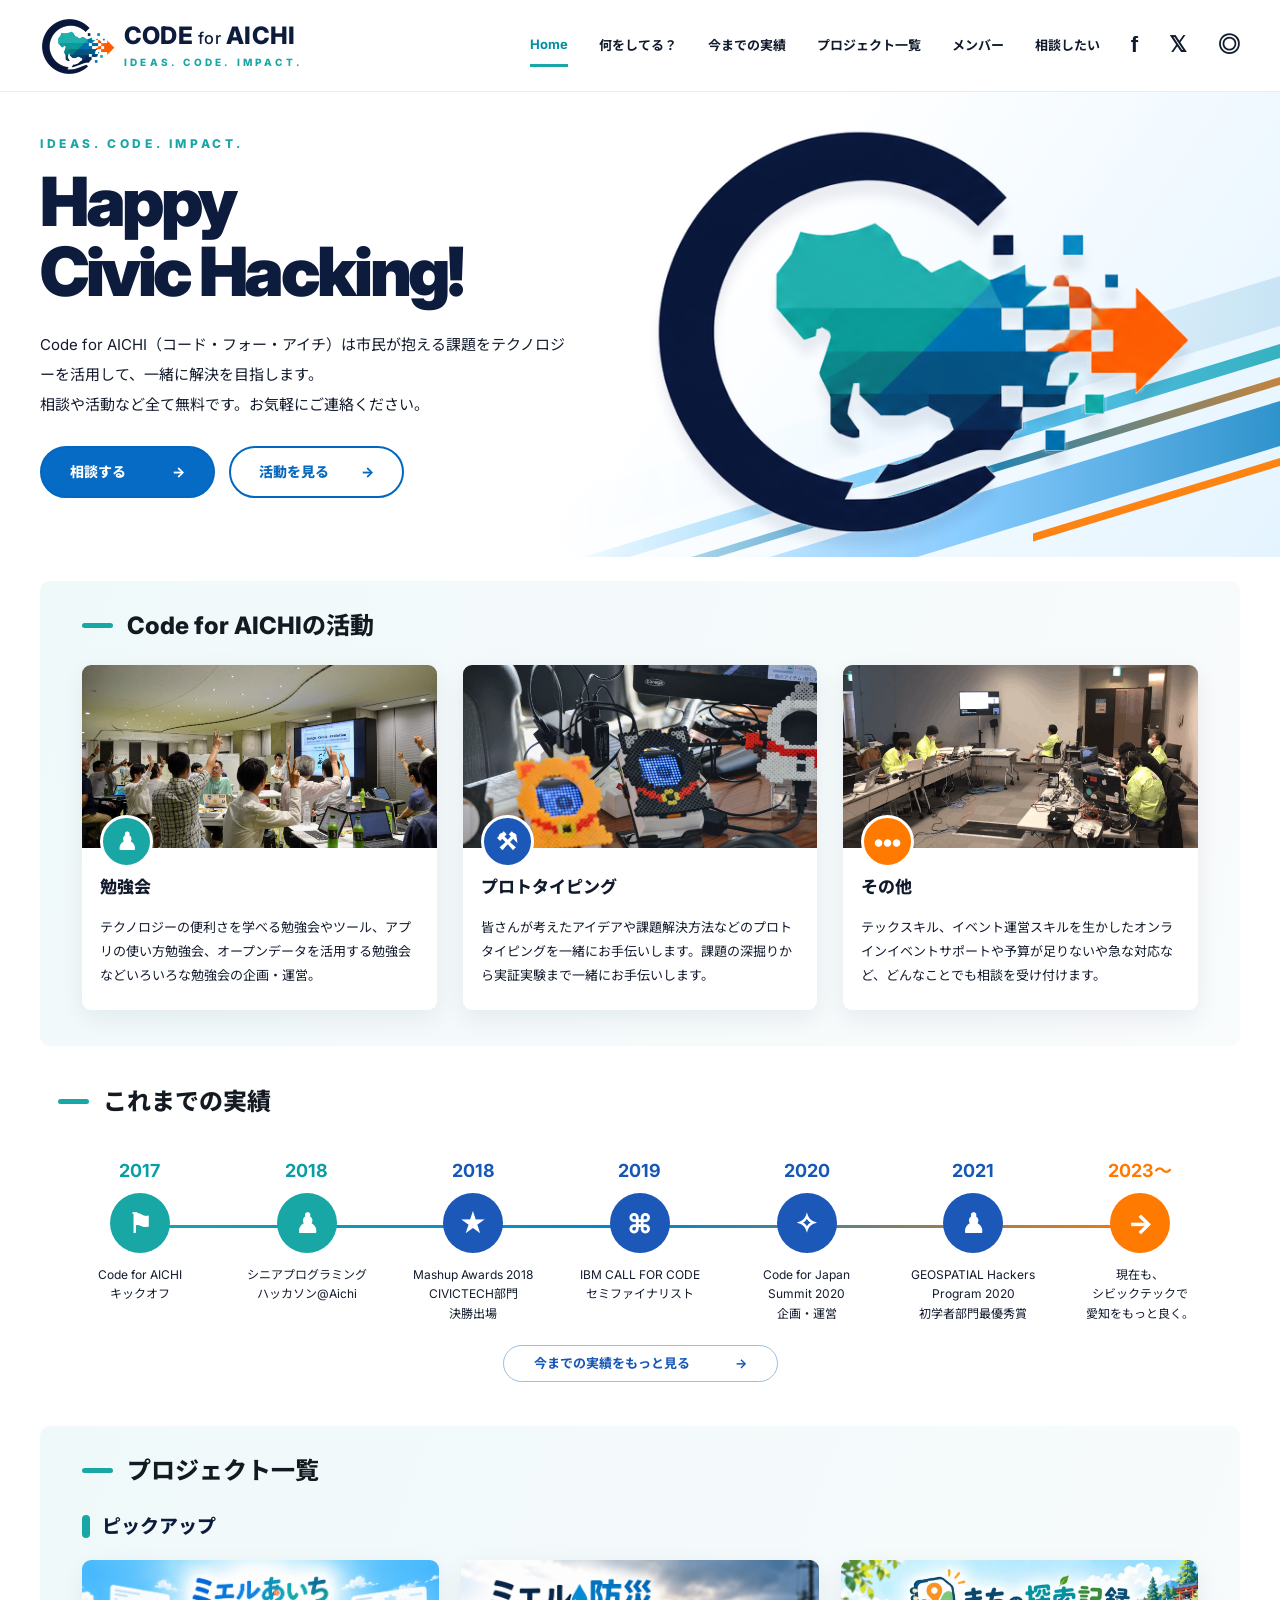
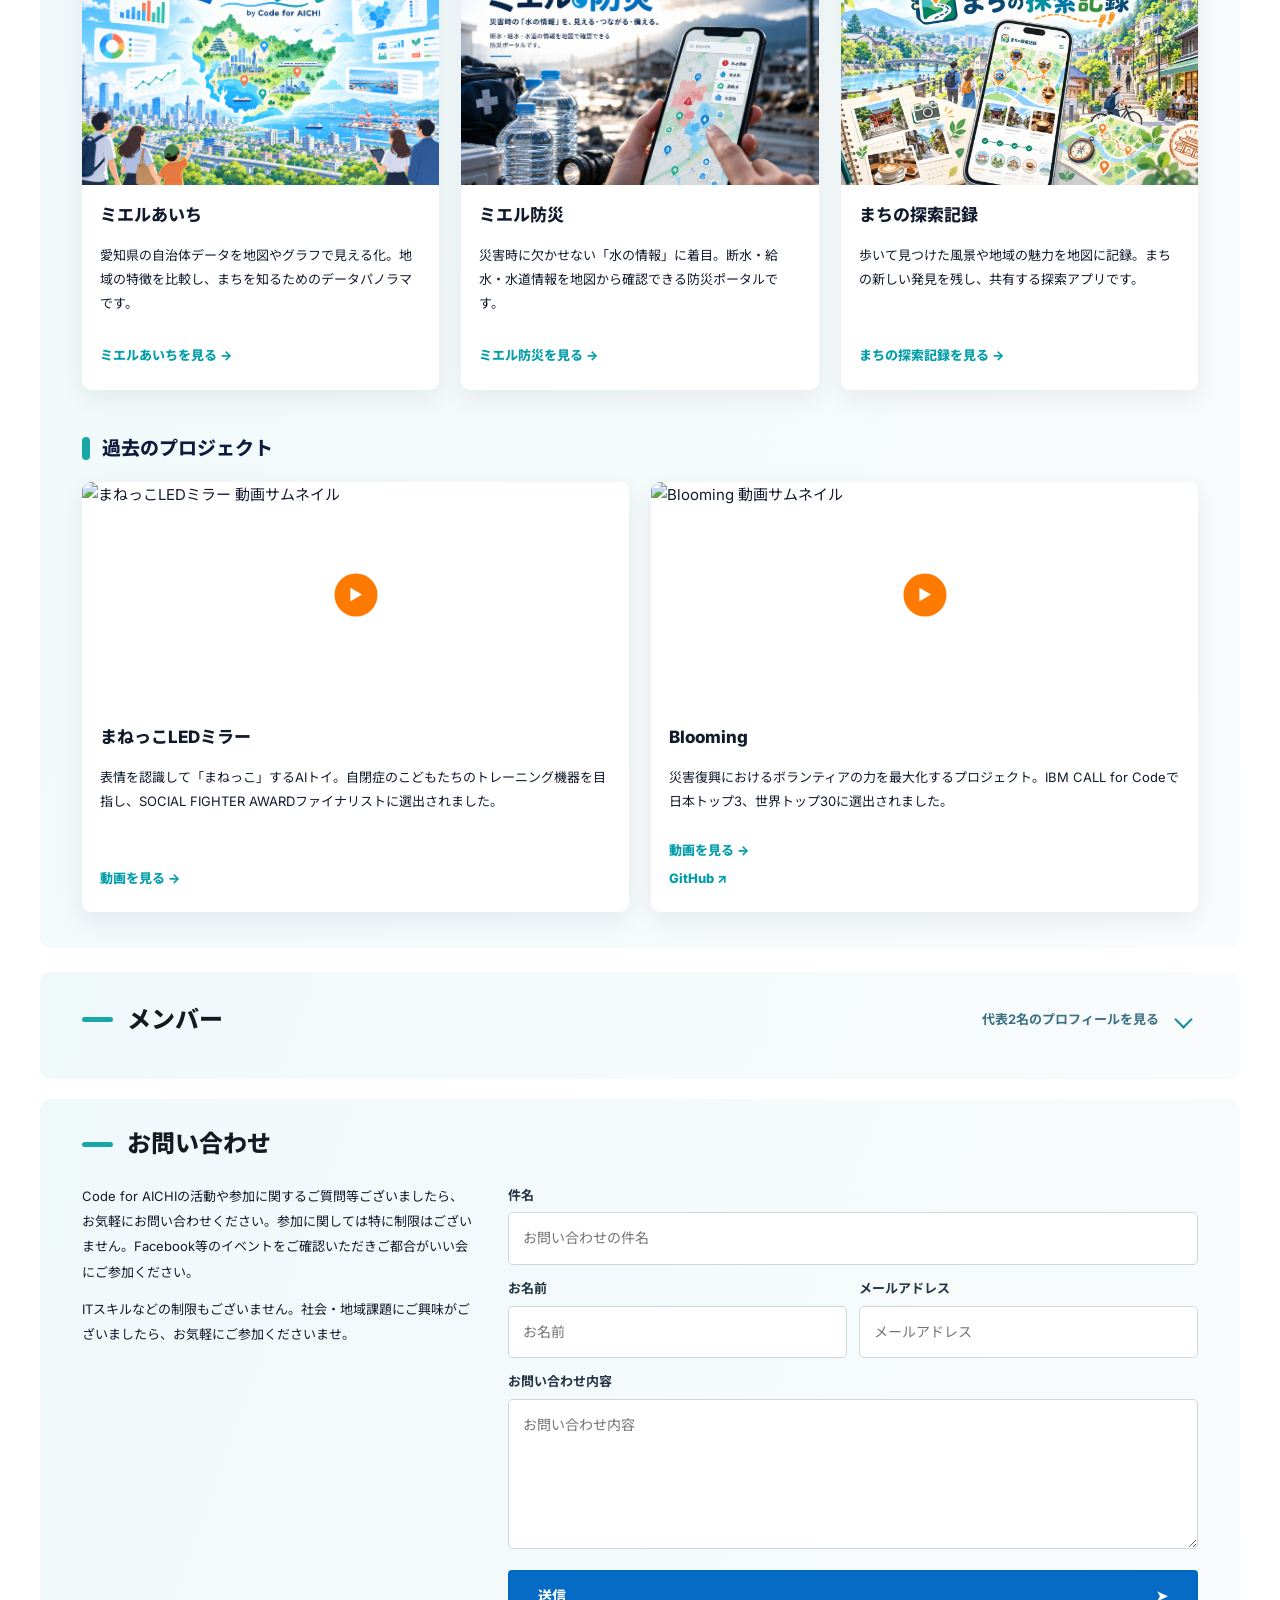
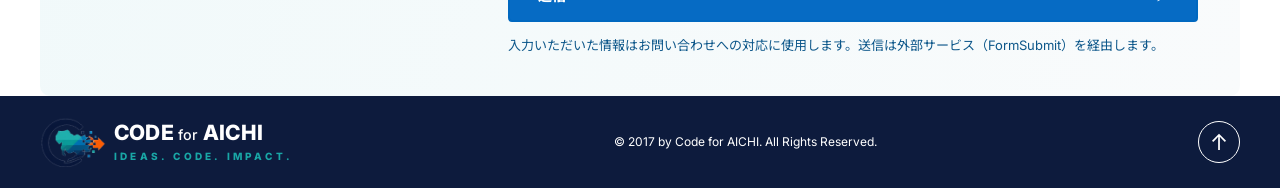
==== index.html @ c4d497dc "Add files via upload" ====
<!DOCTYPE html>
<html lang="ja"><head><meta charset="utf-8"/><meta content="width=device-width, initial-scale=1" name="viewport"/><meta content="Code for AICHI（コード・フォー・アイチ）は、愛知・名古屋を中心に市民とテクノロジーで地域課題に取り組むコミュニティ。ミエルあいち、ミエル防災、まちの探索記録などのプロジェクトを紹介します。" name="description"/><title>Code for AICHI | シビックテック・地域課題解決・オープンデータ</title><link href="style.css?v=20261027-member-center-v9" rel="stylesheet"/><link href="https://code4aichi.org/" rel="canonical"/><meta content="index,follow,max-image-preview:large" name="robots"/><meta content="website" property="og:type"/><meta content="ja_JP" property="og:locale"/><meta content="Code for AICHI" property="og:site_name"/><meta content="Code for AICHI | アイデアとテクノロジーで、まちをもっと良く。" property="og:title"/><meta content="愛知・名古屋のシビックテック活動と、ミエルあいち・ミエル防災・まちの探索記録などのプロジェクトをご紹介。" property="og:description"/><meta content="https://code4aichi.org/" property="og:url"/><meta content="https://code4aichi.org/assets/images/project-field-notes.webp" property="og:image"/><meta content="summary_large_image" name="twitter:card"/><meta content="Code for AICHI | シビックテック・地域課題解決" name="twitter:title"/><meta content="データの可視化、防災、まち歩き。市民とテクノロジーで地域課題の解決へ。" name="twitter:description"/><meta content="https://code4aichi.org/assets/images/project-field-notes.webp" name="twitter:image"/><script type="application/ld+json">{"@context":"https://schema.org","@graph":[{"@type":"Organization","@id":"https://code4aichi.org/#organization","name":"Code for AICHI","url":"https://code4aichi.org/","logo":"https://code4aichi.org/assets/images/shift-mark.png","sameAs":["https://www.facebook.com/code4aichi","https://twitter.com/codeforaichi","https://www.instagram.com/codeforaichi"]},{"@type":"WebSite","@id":"https://code4aichi.org/#website","name":"Code for AICHI","url":"https://code4aichi.org/","inLanguage":"ja","publisher":{"@id":"https://code4aichi.org/#organization"}},{"@type":"WebPage","@id":"https://code4aichi.org/#webpage","url":"https://code4aichi.org/","name":"Code for AICHI | シビックテック・地域課題解決・オープンデータ","isPartOf":{"@id":"https://code4aichi.org/#website"},"inLanguage":"ja"},{"@type":"ItemList","name":"Code for AICHI プロジェクト一覧","itemListElement":[{"@type":"ListItem","position":1,"name":"ミエルあいち","url":"https://code4aichi.org/atlas/"},{"@type":"ListItem","position":2,"name":"ミエル防災","url":"https://code4aichi.org/mieru-bosai/"},{"@type":"ListItem","position":3,"name":"まちの探索記録","url":"https://field-notes-map.code4aichi.workers.dev/"}]},{"@type":"Person","name":"嬉野 剛士","jobTitle":"代表","worksFor":{"@id":"https://code4aichi.org/#organization"},"image":"https://code4aichi.org/assets/images/member-ureshino-v9.webp"},{"@type":"Person","name":"晝田 浩一郎","jobTitle":"代表","worksFor":{"@id":"https://code4aichi.org/#organization"},"image":"https://code4aichi.org/assets/images/member-hiruta-v9.webp"}]}}</script><style id="member-layout-override">
#members{box-sizing:border-box;clear:both;overflow:visible}
#members .member-grid{display:grid!important;grid-template-columns:repeat(2,minmax(0,1fr))!important;gap:24px!important;align-items:stretch!important;width:100%!important}
#members .member-card{display:flex!important;flex-direction:column!important;min-width:0!important;max-width:100%!important;margin:0!important;border-radius:12px!important;background:#fff!important;overflow:hidden!important;box-shadow:0 8px 24px #10224712!important}
#members .member-photo{display:flex!important;align-items:center!important;justify-content:center!important;overflow:hidden!important;height:280px!important;min-height:280px!important;max-height:280px!important;flex:0 0 280px!important;width:100%!important;background:linear-gradient(125deg,#eff8fb,#daeaf8)!important}
#members .member-photo img{display:block!important;margin:0 auto!important;border:0!important;width:100%!important;height:100%!important;object-fit:cover!important;object-position:center center!important;padding:0!important}
#members .member-content{display:block!important;min-width:0!important;padding:22px 24px 27px!important;flex:1 1 auto!important}
#members .member-content h3{font-size:24px!important;line-height:1.4!important;color:#0d1b3d!important;margin:0 0 14px!important}
#members .member-content p{font-size:13px!important;line-height:1.9!important;overflow-wrap:anywhere!important;margin:0 0 12px!important}
#members .member-content p:last-child{margin-bottom:0!important}
#members .member-role{font-size:12px!important;color:#138399!important;font-weight:800!important}
@media(max-width:700px){#members .member-grid{grid-template-columns:minmax(0,1fr)!important;gap:18px!important}#members .member-photo{height:240px!important;min-height:240px!important;max-height:240px!important;flex-basis:240px!important}#members .member-content{padding:19px 18px 23px!important}}
</style></head><body>
<header class="site-header" id="top"><div class="container header-inner"><a aria-label="Code for AICHI トップ" class="brand" href="#top"><img alt="" src="assets/images/shift-mark.png"/><span><strong>CODE <small>for</small> AICHI</strong><em>IDEAS. CODE. IMPACT.</em></span></a><button aria-controls="nav" aria-expanded="false" aria-label="メニューを開く" class="menu-toggle">☰</button><nav class="nav" id="nav"><a class="active" href="#top">Home</a><a href="#activities">何をしてる？</a><a href="#history">今までの実績</a><a href="#projects">プロジェクト一覧</a><a href="#members">メンバー</a><a href="#contact">相談したい</a><a aria-label="Facebook" class="social" href="https://www.facebook.com/code4aichi" rel="noopener" target="_blank">f</a><a aria-label="X" class="social" href="https://twitter.com/codeforaichi" rel="noopener" target="_blank">𝕏</a><a aria-label="Instagram" class="social" href="https://www.instagram.com/codeforaichi" rel="noopener" target="_blank">◎</a></nav></div></header>
<main><section class="hero"><div class="container hero-inner"><div class="hero-copy"><p class="eyebrow">IDEAS. CODE. IMPACT.</p><h1>Happy<br/>Civic Hacking!</h1><p class="intro">Code for AICHI（コード・フォー・アイチ）は市民が抱える課題をテクノロジーを活用して、一緒に解決を目指します。<br/>相談や活動など全て無料です。お気軽にご連絡ください。</p><div class="hero-actions"><a class="button button-primary" href="#contact">相談する <span>→</span></a><a class="button button-outline" href="#activities">活動を見る <span>→</span></a></div></div><div class="hero-visual"><div class="hero-mark"><img alt="Code for AICHI SHIFT ロゴ" src="assets/images/shift-mark.png"/></div></div></div><div aria-hidden="true" class="hero-stream"><i></i><i></i><i></i><i></i><i></i></div></section>
<section class="container panel" id="activities"><h2 class="section-heading">Code for AICHIの活動</h2><div class="cards activities"><article class="card"><div class="card-image"><img alt="勉強会の様子" loading="lazy" src="assets/images/dsc-657-696x461.jpg"/><span class="round-badge teal">♟</span></div><div class="card-content"><h3>勉強会</h3><p>テクノロジーの便利さを学べる勉強会やツール、アプリの使い方勉強会、オープンデータを活用する勉強会などいろいろな勉強会の企画・運営。</p></div></article><article class="card"><div class="card-image"><img alt="プロトタイピングの様子" loading="lazy" src="assets/images/dsc-2-696x461.jpg"/><span class="round-badge blue">⚒</span></div><div class="card-content"><h3>プロトタイピング</h3><p>皆さんが考えたアイデアや課題解決方法などのプロトタイピングを一緒にお手伝いします。課題の深掘りから実証実験まで一緒にお手伝いします。</p></div></article><article class="card"><div class="card-image"><img alt="イベント運営の様子" loading="lazy" src="assets/images/-2022-04-18-9.27.54-696x439.png"/><span class="round-badge orange">•••</span></div><div class="card-content"><h3>その他</h3><p>テックスキル、イベント運営スキルを生かしたオンラインイベントサポートや予算が足りないや急な対応など、どんなことでも相談を受け付けます。</p></div></article></div></section>
<section class="container history" id="history"><h2 class="section-heading">これまでの実績</h2><div class="timeline"><div class="milestone"><b>2017</b><span class="milestone-icon teal">⚑</span><p>Code for AICHI<br/>キックオフ</p></div><div class="milestone"><b>2018</b><span class="milestone-icon teal">♟</span><p>シニアプログラミング<br/>ハッカソン@Aichi</p></div><div class="milestone"><b>2018</b><span class="milestone-icon blue">★</span><p>Mashup Awards 2018<br/>CIVICTECH部門<br/>決勝出場</p></div><div class="milestone"><b>2019</b><span class="milestone-icon blue">⌘</span><p>IBM CALL FOR CODE<br/>セミファイナリスト</p></div><div class="milestone"><b>2020</b><span class="milestone-icon blue">✧</span><p>Code for Japan<br/>Summit 2020<br/>企画・運営</p></div><div class="milestone"><b>2021</b><span class="milestone-icon blue">♟</span><p>GEOSPATIAL Hackers<br/>Program 2020<br/>初学者部門最優秀賞</p></div><div class="milestone"><b>2023〜</b><span class="milestone-icon orange">→</span><p>現在も、<br/>シビックテックで<br/>愛知をもっと良く。</p></div></div><details class="history-details"><summary>今までの実績をもっと見る <span>→</span></summary><ul class="history-list"><li>2017.12.15　Code for AICHI キックオフ</li>
<li>2018.01.19　CFXブリゲードミートアップin東海</li>
<li>2018.03.03　IODD/国際オープンデータデイ</li>
<li>2018.03.23　ResasとR言語で学ぶ統計データ入門</li>
<li>2018.04.13　Code for Nagoya合同定例会</li>
<li>2018.07.29　シニアプログラミングハッカソン@Aichi</li>
<li>2018.09.17　SOCIAL FIGHTER AWARDファイナル出場</li>
<li>2018.09.22　Code for Japan Summit 2018 出展</li>
<li>2018.10.13　アイデアソン for チャレンジド</li>
<li>2018.11.23　Mashup Awards 2018 CIVICTECH部門決勝出場</li>
<li>2018.12.01　Ogaki Mini Maker Faire 2018 出展</li>
<li>2018.12.02　GUGEN 出展</li>
<li>2018.12.08　LODチャレンジ　データセット部門優秀賞</li>
<li>2018.12.15　地方創生☆政策アイデアコンテスト　優秀賞受賞</li>
<li>2019.02.04　東海テレビ✕Code for 視聴データアイデアソン</li>
<li>2019.03.02　IODD/国際オープンデータデイ</li>
<li>2019.09.03　IBM CALL FOR CODE セミファイナリスト</li>
<li>2019.10.10　日経TECH登壇</li>
<li>2020.03.14　アーバンデータチャレンジ 銅賞</li>
<li>2020.10.01　トヨタグループQCサークル事例発表大会オンライン配信サポート</li>
<li>2020.10.17　Code for Japan Summit 2020 企画・運営</li>
<li>2020.11.13　日本女性会議2020 あいち刈谷オンライン配信サポート</li>
<li>2021.02.15　GEOSPATIAL Hackers Program 2020 西日本エリア 初学者部門 1位</li>
<li>2021.03.12 　GEOSPATIAL Hackers Program 2020 DemoDay（最終報告会）初学者部門 最優秀賞</li>
<li>2022.01.30　名古屋市瑞穂区役所ハイブリッド配信サポート</li>
<li>2022.04.24　第1回CAREER EXPOボランティアサポート</li>
<li>2023.01.14　名古屋市瑞穂区役所ハイブリッド配信サポート</li>
<li>2023.03.05　第2回CAREER EXPOボランティアサポート</li>
<li>2023.11.03　四日市市データ×アイデアソン開催</li>
<li>2026.05.09　運動型デイサービスを知ろう！　超高齢社会の「リアル」に触れる視察ツアー開催</li>
<li>2026.08.29　THINKナゴヤ OPEN MEETING Vol.1「10年後の名古屋を一緒に考えよう」サポート</li></ul></details></section>
<section class="container panel projects" id="projects">
<h2 class="section-heading">プロジェクト一覧</h2>
<div class="project-group"><h3 class="project-group-title">ピックアップ</h3><div class="cards project-cards pickup-grid"><article class="card project"><a aria-label="ミエルあいちを見る" class="card-image project-image" href="atlas/"><img alt="愛知県の市町村データを地図やグラフでわかりやすく可視化する「ミエルあいち」" decoding="async" loading="lazy" src="assets/images/project-mieru-aichi.png"/></a><div class="card-content"><h3>ミエルあいち</h3><p>愛知県の自治体データを地図やグラフで見える化。地域の特徴を比較し、まちを知るためのデータパノラマです。</p><a href="atlas/">ミエルあいちを見る →</a></div></article><article class="card project"><a aria-label="ミエル防災を見る" class="card-image project-image" href="https://code4aichi.org/mieru-bosai/" rel="noopener noreferrer" target="_blank"><img alt="ミエル防災 災害時の水・断水・給水に関する情報ポータル" decoding="async" loading="lazy" src="assets/images/project-mieru-bosai.png"/></a><div class="card-content"><h3>ミエル防災</h3><p>災害時に欠かせない「水の情報」に着目。断水・給水・水道情報を地図から確認できる防災ポータルです。</p><a href="https://code4aichi.org/mieru-bosai/" rel="noopener noreferrer" target="_blank">ミエル防災を見る →</a></div></article><article class="card project"><a aria-label="まちの探索記録を見る" class="card-image project-image" href="https://field-notes-map.code4aichi.workers.dev/" rel="noopener noreferrer" target="_blank"><img alt="まちの探索記録 まち歩きと発見を地図に記録するアプリ" decoding="async" loading="lazy" src="assets/images/project-field-notes.webp"/></a><div class="card-content"><h3>まちの探索記録</h3><p>歩いて見つけた風景や地域の魅力を地図に記録。まちの新しい発見を残し、共有する探索アプリです。</p><a href="https://field-notes-map.code4aichi.workers.dev/" rel="noopener noreferrer" target="_blank">まちの探索記録を見る →</a></div></article></div></div><div class="project-group"><h3 class="project-group-title">過去のプロジェクト</h3><div class="cards project-cards archive-grid"><article class="card project"><a aria-label="動画を見る" class="card-image video-thumbnail" href="https://www.youtube.com/watch?v=rl6p8J8VfkA" rel="noopener noreferrer" target="_blank"><img alt="まねっこLEDミラー 動画サムネイル" decoding="async" loading="lazy" src="https://img.youtube.com/vi/rl6p8J8VfkA/hqdefault.jpg"/><span aria-hidden="true" class="play">▶</span></a><div class="card-content"><h3>まねっこLEDミラー</h3><p>表情を認識して「まねっこ」するAIトイ。自閉症のこどもたちのトレーニング機器を目指し、SOCIAL FIGHTER AWARDファイナリストに選出されました。</p><a href="https://www.youtube.com/watch?v=rl6p8J8VfkA" rel="noopener noreferrer" target="_blank">動画を見る →</a></div></article><article class="card project"><a aria-label="動画を見る" class="card-image video-thumbnail" href="https://www.youtube.com/watch?v=uvUb-sqB35Y" rel="noopener noreferrer" target="_blank"><img alt="Blooming 動画サムネイル" decoding="async" loading="lazy" src="https://img.youtube.com/vi/uvUb-sqB35Y/hqdefault.jpg"/><span aria-hidden="true" class="play">▶</span></a><div class="card-content"><h3>Blooming</h3><p>災害復興におけるボランティアの力を最大化するプロジェクト。IBM CALL for Codeで日本トップ3、世界トップ30に選出されました。</p><a href="https://www.youtube.com/watch?v=uvUb-sqB35Y" rel="noopener noreferrer" target="_blank">動画を見る →</a><a href="https://github.com/Miura55/c4c_mainapp" rel="noopener noreferrer" target="_blank">GitHub ↗</a></div></article></div></div></section>
<section class="container panel members" id="members"><details class="members-disclosure"><summary class="members-toggle"><span class="section-heading">メンバー</span><span class="members-toggle-note">代表2名のプロフィールを見る</span><span class="members-chevron" aria-hidden="true"></span></summary><div class="member-grid"><article class="member-card"><div class="member-photo member-photo-ureshino"><img alt="Code for AICHI 代表 嬉野 剛士" loading="lazy" src="assets/images/member-ureshino-v9.webp"/></div><div class="member-content"><p class="member-role">代表</p><h3>嬉野 剛士</h3><p>デザイン学校卒業後、飲食店運営、機械エンジニア、基幹システム開発など、多様な業界・職種を経験。2017年にCode for AICHIを立ち上げる。</p><p>現在は、これまでに培った幅広い経験と、エンジニアリング・デザインのスキルを活かし、各種プログラムの企画・運営ディレクションをはじめ、オンライン配信、映像制作、Webアプリ開発など、多岐にわたる分野で活動している。</p></div></article><article class="member-card"><div class="member-photo member-photo-hiruta"><img alt="Code for AICHI 代表 晝田 浩一郎" loading="lazy" src="assets/images/member-hiruta-v9.webp"/></div><div class="member-content"><p class="member-role">代表</p><h3>晝田 浩一郎</h3><p>複雑化する社会課題解決を目指し、自治体と企業との連携を促進している元スーパー公務員。2020年4月から「善き前例をともにつくる」を標榜する株式会社官民連携事業研究所にて活躍している。</p><p>岡崎市役所勤務時に、プライベートで2016年から商店街の空き店舗を借り「ここdeやるZone」（略称：ここやる）、サードプレイスコミュニティを創出。2017年にCode for AICHI、「シビックテック」を広める活動を開始。【人と人、人と地域をつなげる活動】をとおして仕事でも、プライベートでも枠を超えたつながりで地域活性化に取り組んでいる。</p></div></article></div></details></section>
<section class="container panel contact" id="contact"><h2 class="section-heading">お問い合わせ</h2><div class="contact-grid"><div class="contact-info"><p>Code for AICHIの活動や参加に関するご質問等ございましたら、お気軽にお問い合わせください。参加に関しては特に制限はございません。Facebook等のイベントをご確認いただきご都合がいい会にご参加ください。</p><p>ITスキルなどの制限もございません。社会・地域課題にご興味がございましたら、お気軽にご参加くださいませ。</p></div><form accept-charset="UTF-8" action="https://formsubmit.co/code4aichi@gmail.com" class="contact-form" id="contactForm" method="POST"><input name="_template" type="hidden" value="table"/><input aria-hidden="true" autocomplete="off" class="spam-trap" hidden="" name="_honey" tabindex="-1" type="text"/><label class="subject-field"><span>件名</span><input maxlength="120" name="_subject" placeholder="お問い合わせの件名" required="" type="text"/></label><div class="form-row"><label><span>お名前</span><input name="name" placeholder="お名前" required="" type="text"/></label><label><span>メールアドレス</span><input name="email" placeholder="メールアドレス" required="" type="email"/></label></div><label><span>お問い合わせ内容</span><textarea name="message" placeholder="お問い合わせ内容" required="" rows="5"></textarea></label><button class="button button-primary" type="submit">送信 <span>➤</span></button><p aria-atomic="true" aria-live="polite" class="form-status" hidden="" id="formStatus" role="status"></p><p class="form-notice">入力いただいた情報はお問い合わせへの対応に使用します。送信は外部サービス（FormSubmit）を経由します。</p></form></div></section></main>
<footer class="footer"><div class="container footer-inner"><a class="brand" href="#top"><img alt="" src="assets/images/shift-mark.png"/><span><strong>CODE <small>for</small> AICHI</strong><em>IDEAS. CODE. IMPACT.</em></span></a><small>© 2017 by Code for AICHI. All Rights Reserved.</small><a aria-label="ページ先頭へ" class="back-top" href="#top">↑</a></div></footer><script src="main.js"></script></body></html>
---- style.css ----
@import url('https://fonts.googleapis.com/css2?family=Inter:wght@400;500;600;700;800;900&family=Noto+Sans+JP:wght@400;500;600;700;800&display=swap');:root{--navy:#0d1b3d;--teal:#19a7a6;--blue:#0077b6;--orange:#ff7a00;--pale:#eef8fa;--shadow:0 8px 24px #10224712}*{box-sizing:border-box}html{scroll-behavior:smooth;scroll-padding-top:92px}body{margin:0;color:#121b2d;font-family:Inter,'Noto Sans JP',sans-serif;font-size:15px;line-height:1.75;background:#fff}a{color:inherit;text-decoration:none}button,input,textarea{font:inherit}button,a{ -webkit-tap-highlight-color:transparent}.container{width:min(1200px,calc(100% - 76px));margin-inline:auto}.site-header{height:92px;border-bottom:1px solid #e5edf2;background:#ffffffed;position:sticky;top:0;z-index:10;backdrop-filter:blur(14px)}.header-inner,.footer-inner{display:flex;align-items:center;justify-content:space-between;height:100%;gap:24px}.brand{display:flex;align-items:center;gap:8px;color:var(--navy);flex-shrink:0}.brand>img{width:76px;height:64px;object-fit:contain}.brand span{display:grid;line-height:1.1;gap:7px}.brand strong{font-size:24px;font-weight:800;letter-spacing:.01em;white-space:nowrap}.brand strong small{font-weight:500;font-size:.68em}.brand em{font-size:10px;color:var(--teal);font-style:normal;letter-spacing:.32em;font-weight:800;white-space:nowrap}.nav{display:flex;align-items:center;gap:31px}.nav a{font-size:13px;font-weight:700;padding:9px 0;white-space:nowrap}.nav a:hover,.nav a.active{color:#008fa5}.nav a.active{border-bottom:3px solid var(--teal)}.nav .social{font-family:Arial,sans-serif;font-size:22px;font-weight:800}.menu-toggle{display:none}.hero{position:relative;overflow:hidden;min-height:465px;background:linear-gradient(125deg,#fff 0%,#fff 53%,#e4f4ff 100%)}.hero-inner{min-height:465px;display:grid;grid-template-columns:47% 53%;align-items:center;position:relative;z-index:1}.hero-copy{padding:26px 0 56px}.eyebrow{color:var(--teal);font-weight:800;font-size:12px;letter-spacing:.3em}.hero h1{color:var(--navy);font-weight:900;font-size:clamp(48px,5.3vw,78px);line-height:1.04;letter-spacing:-.05em;margin:9px 0 23px}.intro{font-size:15px;line-height:2;max-width:535px}.hero-actions{display:flex;gap:14px;margin-top:26px}.button{border:2px solid #0068c0;border-radius:50px;font-weight:800;padding:12px 28px;min-width:175px;display:inline-flex;justify-content:space-between;gap:30px;align-items:center;cursor:pointer;font-size:14px;transition:transform .2s,box-shadow .2s}.button:hover{transform:translateY(-2px);box-shadow:0 7px 18px #0077b633}.button-primary{background:#066bc4;color:white}.button-outline{background:white;color:#0868bd}.hero-visual{display:grid;place-items:center;min-height:430px;position:relative}.hero-mark{width:min(100%,560px);filter:drop-shadow(0 14px 5px #0d1b3d14)}.hero-mark img{display:block;width:100%}.hero-stream{position:absolute;right:-8%;bottom:-25px;width:65%;height:210px;transform:skewY(-17deg);pointer-events:none;opacity:.92}.hero-stream i{position:absolute;right:0;width:100%;height:16px;background:linear-gradient(90deg,#fff0,#d1edff,#0077b6)}.hero-stream i:nth-child(1){top:0;height:50px;opacity:.2}.hero-stream i:nth-child(2){top:68px;height:14px;background:linear-gradient(90deg,#fff0,#54bdf8,#19a7a6)}.hero-stream i:nth-child(3){top:101px;height:8px;background:linear-gradient(90deg,#fff0,#047db9,#ff7a00)}.hero-stream i:nth-child(4){top:125px;height:45px;background:linear-gradient(90deg,#fff0,#80c8ff,#0077b6)}.hero-stream i:nth-child(5){top:182px;height:8px;background:#ff7a00;width:42%}.panel{background:linear-gradient(110deg,#f0f9fa 0%,#f9fbfc 100%);border-radius:10px;padding:29px 42px 36px;margin-top:24px}.section-heading{font-size:24px;line-height:1.3;color:#141a21;margin:0 0 24px;display:flex;align-items:center;gap:14px;font-weight:800}.section-heading:before{content:'';width:31px;height:5px;background:var(--teal);border-radius:4px;flex-shrink:0}.cards{display:grid;grid-template-columns:repeat(3,minmax(0,1fr));gap:26px}.card{overflow:hidden;border-radius:9px;background:white;box-shadow:var(--shadow);transition:transform .2s}.card:hover{transform:translateY(-4px)}.card-image{height:183px;position:relative}.card-image img{width:100%;height:100%;object-fit:cover;display:block}.round-badge{position:absolute;bottom:-20px;left:18px;width:53px;height:53px;border-radius:50%;border:3px solid white;display:grid;place-items:center;color:white;font-size:24px;font-weight:900}.teal{background:var(--teal)}.blue{background:#1b58b8}.orange{background:var(--orange)}.card-content{padding:25px 18px 23px}.card-content h3{font-size:17px;margin:0 0 12px;font-weight:800}.card-content p{font-size:13px;line-height:1.85;margin:0}.history{padding:40px 18px 31px}.timeline{display:grid;grid-template-columns:repeat(7,1fr);position:relative;gap:3px;margin:38px 0 22px}.timeline:before{content:'';position:absolute;top:70px;left:5%;right:5%;height:3px;background:linear-gradient(90deg,#19a7a6,#0086d0,#ff7a00)}.milestone{text-align:center;position:relative}.milestone b{display:block;font-size:18px;color:#079fa5;height:38px}.milestone:nth-child(n+3) b{color:#1557b7}.milestone:last-child b{color:var(--orange)}.milestone-icon{position:relative;display:grid;place-items:center;color:white;margin:0 auto 12px;width:60px;height:60px;border-radius:50%;font-size:27px;font-weight:800}.milestone p{font-size:12px;line-height:1.6;margin:0 auto;max-width:165px}.history-details{text-align:center}.history-details summary{border:1.5px solid #9cbde4;border-radius:40px;padding:6px 30px;color:#1557b7;font-size:13px;display:inline-flex;gap:45px;align-items:center;cursor:pointer;font-weight:700;list-style:none}.history-details summary::-webkit-details-marker{display:none}.history-list{text-align:left;max-width:880px;padding:18px 24px 18px 43px;margin:22px auto;background:#f4f9fc;border-radius:10px}.history-list li{margin:5px 0;font-size:13px}.projects{margin-top:13px}.project .card-content{padding-top:16px}.project .card-content a{display:inline-flex;gap:16px;margin-top:19px;color:#039eaa;font-size:13px;font-weight:800}.play{position:absolute;top:50%;left:50%;transform:translate(-50%,-50%);background:#ff7a00;color:white;border:3px solid white;border-radius:50%;width:49px;height:49px;display:grid;place-items:center}.map-visual{background:linear-gradient(135deg,#89bffa,#c7f4f6)}.map-illustration{height:100%;display:grid;place-content:center;text-align:center;font-size:22px;color:#0d5888;font-weight:900;letter-spacing:.04em;background:radial-gradient(ellipse,#ffffff70,transparent 60%)}.map-illustration span{font-size:38px;color:#ff7a00}.contact{margin-top:20px;margin-bottom:0;padding-bottom:39px}.contact-grid{display:grid;grid-template-columns:35% 1fr;gap:35px}.contact-info p{font-size:13px;margin:0 0 12px;line-height:1.95}.contact-form{display:grid;gap:12px}.form-row{display:grid;grid-template-columns:1fr 1fr;gap:12px}.contact-form label{display:block}.contact-form label>span{display:block;font-size:0;height:0;overflow:hidden}.contact-form input,.contact-form textarea{width:100%;padding:13px 14px;border:1px solid #ccd8de;border-radius:5px;background:white;font-size:14px}.contact-form textarea{resize:vertical}.contact-form button{width:100%;border-radius:4px}.form-notice{margin:0;color:#0d578a;font-size:13px}.footer{background:var(--navy);color:white;margin-top:0;padding:16px 0}.footer .brand{color:white}.footer .brand>img{width:66px;height:60px}.footer .brand strong{font-size:21px}.footer small{font-size:12px}.back-top{width:42px;height:42px;border-radius:50%;border:1px solid white;display:grid;place-items:center;font-size:22px}@media(max-width:900px){.container{width:calc(100% - 36px)}.site-header{height:74px}.brand>img{width:59px;height:53px}.brand strong{font-size:19px}.brand em{font-size:8px}.menu-toggle{display:block;border:0;background:transparent;font-size:26px;color:var(--navy);cursor:pointer}.nav{display:none;position:absolute;top:74px;left:0;right:0;background:white;padding:16px 25px 22px;box-shadow:0 14px 25px #0d1b3d1a;flex-wrap:wrap;gap:12px 25px}.nav.open{display:flex}.hero-inner{grid-template-columns:1fr 1fr}.hero h1{font-size:clamp(42px,6vw,65px)}.cards{gap:14px}.panel{padding:24px 22px}.card-image{height:150px}.timeline{overflow-x:auto;grid-template-columns:repeat(7,145px);padding-bottom:10px}.contact-grid{grid-template-columns:1fr 1.3fr}}@media(max-width:600px){.hero{min-height:0}.hero-inner{display:flex;flex-direction:column;align-items:stretch;padding-top:34px;padding-bottom:35px}.hero-copy{padding:0}.eyebrow{font-size:10px}.hero h1{font-size:52px}.intro{font-size:13px}.hero-actions{flex-wrap:wrap}.button{min-width:0;flex:1;padding:11px 17px;gap:12px}.hero-visual{min-height:0;height:235px}.hero-mark{width:320px;max-width:100%}.hero-stream{width:120%;height:130px}.cards{grid-template-columns:1fr;gap:18px}.card-image{height:200px}.panel{padding:24px 18px}.section-heading{font-size:20px}.history{padding:30px 0}.timeline{margin-top:22px}.contact-grid,.form-row{grid-template-columns:1fr}.contact-info p{font-size:13px}.footer-inner{flex-wrap:wrap}.footer-inner>small{order:3;width:100%;text-align:center}.footer .brand strong{font-size:17px}.footer .brand em{font-size:7px}}
/* Project cards: four entries, clear media links and responsive grid */
.project-cards{grid-template-columns:repeat(2,minmax(0,1fr));gap:24px}
.project .card-image{display:block;overflow:hidden;height:225px}
.project .video-thumbnail img{object-fit:cover;object-position:center center;transition:transform .25s}
.project .video-thumbnail:hover img{transform:scale(1.035)}
.project .video-thumbnail:focus-visible,.project .card-image:focus-visible{outline:3px solid var(--orange);outline-offset:-3px}
.project .card-content a+a{margin-left:20px}
.field-visual{background:linear-gradient(125deg,#def8f2,#c8e6f6 57%,#a5d8fa);isolation:isolate}
.field-visual:before{content:"";position:absolute;inset:-30%;background:repeating-linear-gradient(25deg,transparent 0 36px,#ffffff8c 38px 40px,transparent 42px 78px),repeating-linear-gradient(110deg,transparent 0 54px,#fff9 56px 59px,transparent 61px 110px);transform:rotate(-5deg)}
.field-visual:after{content:"";position:absolute;width:210px;height:210px;border:3px dashed #069ea68f;border-radius:50%;left:51%;top:49%;transform:translate(-50%,-50%)}
.field-title{position:absolute;z-index:2;left:25px;bottom:22px;display:grid;gap:3px;color:var(--navy);font-size:25px;font-weight:900;letter-spacing:.06em;text-shadow:0 1px 5px #fff}
.field-title small{font-size:13px;letter-spacing:.08em;color:#126978}
.field-pin{position:absolute;z-index:2;border:3px solid white;border-radius:50%;width:26px;height:26px;font-size:0;background:var(--orange);box-shadow:0 2px 12px #1235}
.pin-one{top:24%;left:29%}.pin-two{top:36%;right:24%;background:var(--teal)}.pin-three{bottom:28%;right:39%;background:var(--blue)}
@media(max-width:600px){.project-cards{grid-template-columns:1fr;gap:18px}.project .card-image{height:200px}}

/* Bot対策用の非表示項目 */
.spam-trap{position:absolute!important;left:-9999px!important;width:1px!important;height:1px!important;opacity:0!important;pointer-events:none!important}

/* 問い合わせフォームのラベル表示とスパム対策欄の非表示 */
.contact-form label>span{display:block;font-size:13px;height:auto;overflow:visible;margin:0 0 6px;font-weight:700;color:#253544}
.contact-form .spam-trap,.contact-form input[name="_honey"]{display:none!important;visibility:hidden!important;position:absolute!important}

/* Inline delivery feedback for the AJAX contact form */
.contact-form .form-status{margin:0;padding:12px 15px;border-radius:6px;font-size:14px;font-weight:700;line-height:1.7}
.contact-form .form-status[hidden]{display:none!important}
.contact-form .is-pending{background:#eef6fc;color:#155783}
.contact-form .is-success{background:#e7f8f2;color:#14634e}
.contact-form .is-error{background:#fff1ee;color:#a33222}
.contact-form button:disabled{opacity:.65;cursor:wait;transform:none;box-shadow:none}

/* Project portfolio refresh 2026-10 */
.project-group+.project-group{margin-top:42px}
.project-group-title{font-size:19px;color:var(--navy);font-weight:800;margin:0 0 17px;display:flex;align-items:center;gap:12px}
.project-group-title:before{content:'';width:8px;height:23px;border-radius:4px;background:var(--teal)}
.project-cards.pickup-grid{grid-template-columns:repeat(3,minmax(0,1fr));gap:22px}
.project-cards.archive-grid{grid-template-columns:repeat(2,minmax(0,1fr));gap:22px}
.project .project-image img{transition:transform .3s;object-position:center}
.project .project-image:hover img{transform:scale(1.035)}
.project .card-content{display:flex;flex-direction:column;align-items:flex-start;min-height:205px}
.project .card-content a{margin-top:auto;padding-top:16px}
.project .card-content a+a{margin-top:0;padding-top:5px;margin-left:0}
.project .card-content p{flex:1}
@media(max-width:900px){.project-cards.pickup-grid{grid-template-columns:repeat(2,minmax(0,1fr))}}
@media(max-width:600px){.project-cards.pickup-grid,.project-cards.archive-grid{grid-template-columns:1fr}.project-group+.project-group{margin-top:32px}.project .card-content{min-height:auto}.project .card-content a{margin-top:12px;padding-top:0}}


/* Members section */
.members{margin-top:20px}
.member-grid{display:grid;grid-template-columns:repeat(2,minmax(0,1fr));gap:24px}
.member-card{background:#fff;border-radius:12px;box-shadow:var(--shadow);overflow:hidden;display:flex;flex-direction:column}
.member-photo{height:360px;display:flex;align-items:flex-end;justify-content:center;overflow:hidden;position:relative}
.member-photo img{max-width:100%;max-height:100%;object-fit:contain;display:block}
.member-photo-ureshino{background:linear-gradient(135deg,#eef7fb,#dff2f6 58%,#d6ecff)}
.member-photo-ureshino img{padding:24px 16px 0}
.member-photo-hiruta{background:linear-gradient(135deg,#8dc8f2,#6cb6ef)}
.member-photo-hiruta img{width:100%;height:100%;object-fit:cover;object-position:center top}
.member-content{padding:24px 22px 26px}
.member-role{display:inline-flex;align-items:center;gap:8px;margin:0 0 10px;font-size:12px;font-weight:800;letter-spacing:.12em;color:#138399;text-transform:uppercase}
.member-role:before{content:'';width:10px;height:10px;border-radius:50%;background:var(--teal)}
.member-content h3{margin:0 0 14px;color:var(--navy);font-size:28px;line-height:1.2;font-weight:800}
.member-content p{margin:0 0 14px;font-size:14px;line-height:1.95}
.member-content p:last-child{margin-bottom:0}
@media(max-width:900px){.member-grid{grid-template-columns:1fr}.member-photo{height:320px}}
@media(max-width:600px){.member-content h3{font-size:24px}.member-photo{height:auto;min-height:250px}.member-photo-ureshino img{max-height:320px}.member-photo-hiruta img{height:auto}}

/* Member layout refinement (2026-10-26) */
.members{margin-top:24px;clear:both;overflow:hidden}
.members .member-grid{display:grid;grid-template-columns:repeat(2,minmax(0,1fr));gap:24px;align-items:stretch}
.members .member-card{min-width:0;height:100%;overflow:hidden;display:flex;flex-direction:column;border:1px solid #e4edf1;border-radius:12px;background:#fff;box-shadow:0 6px 22px #1022470e}
.members .member-photo{height:300px;min-height:300px;flex:0 0 300px;overflow:hidden;display:flex;align-items:center;justify-content:center}
.members .member-photo-ureshino{background:linear-gradient(145deg,#eef8fb,#dfedf8)}
.members .member-photo-ureshino img{display:block;width:auto;height:100%;max-width:100%;max-height:100%;padding:12px 8px 0;object-fit:contain;object-position:center bottom}
.members .member-photo-hiruta{background:#8bcef2}
.members .member-photo-hiruta img{display:block;width:100%;height:100%;max-width:none;max-height:none;object-fit:cover;object-position:center 28%}
.members .member-content{flex:1;padding:22px 24px 28px}
.members .member-content p{overflow-wrap:anywhere;line-height:1.9}
@media(min-width:901px) and (max-width:1180px){.nav{gap:16px}.nav a{font-size:12px}.brand strong{font-size:20px}.brand>img{width:62px}}
@media(max-width:760px){.members .member-grid{grid-template-columns:minmax(0,1fr);gap:18px}.members .member-photo{height:280px;min-height:280px;flex-basis:280px}}
@media(max-width:600px){.members .member-photo{height:260px;min-height:260px;flex-basis:260px}.members .member-content{padding:20px 18px 24px}}


/* Member cards: scoped, cache-safe responsive layout */
#members{box-sizing:border-box;clear:both;overflow:visible}
#members .member-grid{display:grid!important;grid-template-columns:repeat(2,minmax(0,1fr))!important;gap:24px!important;align-items:stretch!important;width:100%!important}
#members .member-card{display:flex!important;flex-direction:column!important;min-width:0!important;max-width:100%!important;margin:0!important;border-radius:12px!important;background:#fff!important;overflow:hidden!important;box-shadow:0 8px 24px #10224712!important}
#members .member-photo{display:flex!important;align-items:center!important;justify-content:center!important;overflow:hidden!important;height:280px!important;min-height:280px!important;max-height:280px!important;flex:0 0 280px!important;width:100%!important}
#members .member-photo img{display:block!important;margin:0 auto!important;border:0!important;max-width:100%!important;max-height:100%!important}
#members .member-photo-ureshino{background:linear-gradient(125deg,#eff8fb,#daeaf8)!important}
#members .member-photo-ureshino img{height:100%!important;width:auto!important;object-fit:contain!important;object-position:center bottom!important;padding:8px 8px 0!important}
#members .member-photo-hiruta{background:#89c8ee!important}
#members .member-photo-hiruta img{height:100%!important;width:100%!important;object-fit:cover!important;object-position:center 30%!important;padding:0!important}
#members .member-content{display:block!important;min-width:0!important;padding:22px 24px 27px!important;flex:1 1 auto!important}
#members .member-content h3{font-size:24px!important;line-height:1.4!important;color:#0d1b3d!important;margin:0 0 14px!important}
#members .member-content p{font-size:13px!important;line-height:1.9!important;overflow-wrap:anywhere!important;margin:0 0 12px!important}
#members .member-content p:last-child{margin-bottom:0!important}
#members .member-role{font-size:12px!important;color:#138399!important;font-weight:800!important}
@media(max-width:700px){#members .member-grid{grid-template-columns:minmax(0,1fr)!important;gap:18px!important}#members .member-photo{height:260px!important;min-height:260px!important;max-height:260px!important;flex-basis:260px!important}#members .member-content{padding:19px 18px 23px!important}}

/* Members accordion 2026-10-26 */
#members .members-disclosure{display:block;width:100%}
#members .members-toggle{display:flex;align-items:center;gap:18px;cursor:pointer;list-style:none;padding:3px 0 8px;user-select:none}
#members .members-toggle::-webkit-details-marker{display:none}
#members .members-toggle .section-heading{margin:0;flex:1}
#members .members-toggle-note{font-size:13px;color:#397082;font-weight:700}
#members .members-chevron{width:13px;height:13px;border-right:2px solid #138c97;border-bottom:2px solid #138c97;transform:rotate(45deg);transition:transform .2s;margin-right:8px;flex:0 0 13px}
#members .members-disclosure[open] .members-chevron{transform:rotate(225deg)}
#members .members-disclosure .member-grid{margin-top:24px}
#members .member-photo-ureshino{background:#8bcdf3!important}
#members .member-photo-ureshino img{height:100%!important;width:100%!important;object-fit:cover!important;object-position:center 28%!important;padding:0!important}
#members .member-photo-hiruta{background:linear-gradient(125deg,#eff8fb,#daeaf8)!important}
#members .member-photo-hiruta img{height:100%!important;width:auto!important;max-width:100%!important;object-fit:contain!important;object-position:center bottom!important;padding:8px 8px 0!important}
@media(max-width:700px){#members .members-toggle{gap:10px;flex-wrap:wrap}#members .members-toggle-note{font-size:11px;order:3;width:100%;padding-left:43px}#members .members-chevron{margin-left:auto}}


/* Member photo normalization v5: same aspect ratio, no cropping */
#members .member-photo,#members .member-photo-ureshino,#members .member-photo-hiruta {
  width:100%!important; height:auto!important; min-height:0!important; max-height:none!important;
  aspect-ratio:25 / 14!important; flex:0 0 auto!important; display:block!important;
  overflow:hidden!important; background:#dceefa!important;
}
#members .member-photo img,#members .member-photo-ureshino img,#members .member-photo-hiruta img {
  display:block!important; width:100%!important; height:100%!important; max-width:100%!important;
  max-height:none!important; object-fit:contain!important; object-position:center center!important;
  padding:0!important; margin:0!important; border:0!important; border-radius:0!important;
}
@media(max-width:700px){#members .member-photo {aspect-ratio:25 / 14!important}}

/* Unified cutout portraits with matching background artwork - v6 */
#members .member-photo, #members .member-photo-ureshino, #members .member-photo-hiruta {
  width:100%!important; aspect-ratio:838 / 469!important; height:auto!important; min-height:0!important; max-height:none!important; background:#e5effa!important; display:block!important; overflow:hidden!important; flex:0 0 auto!important;
}
#members .member-photo img, #members .member-photo-ureshino img, #members .member-photo-hiruta img {
  display:block!important; width:100%!important; height:100%!important; max-width:none!important; max-height:none!important; object-fit:cover!important; object-position:center center!important; padding:0!important; margin:0!important; border:0!important;
}
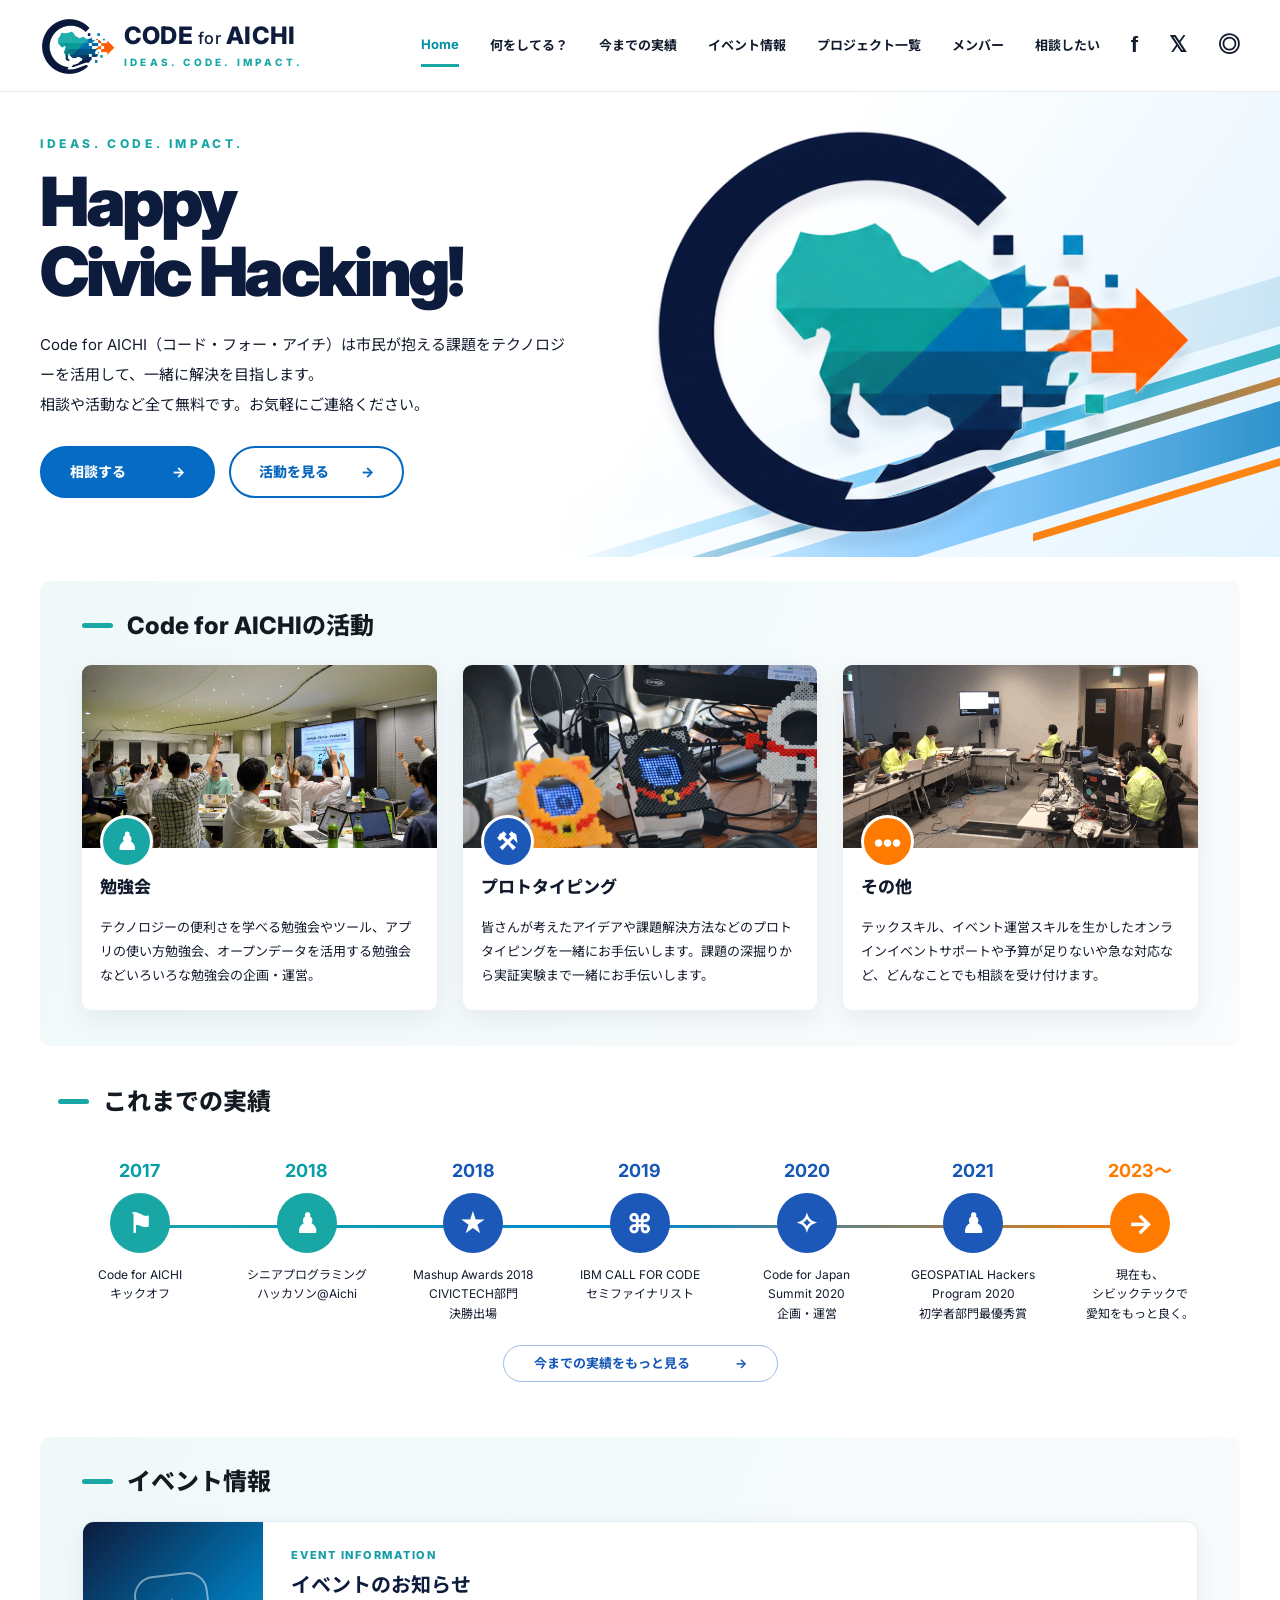
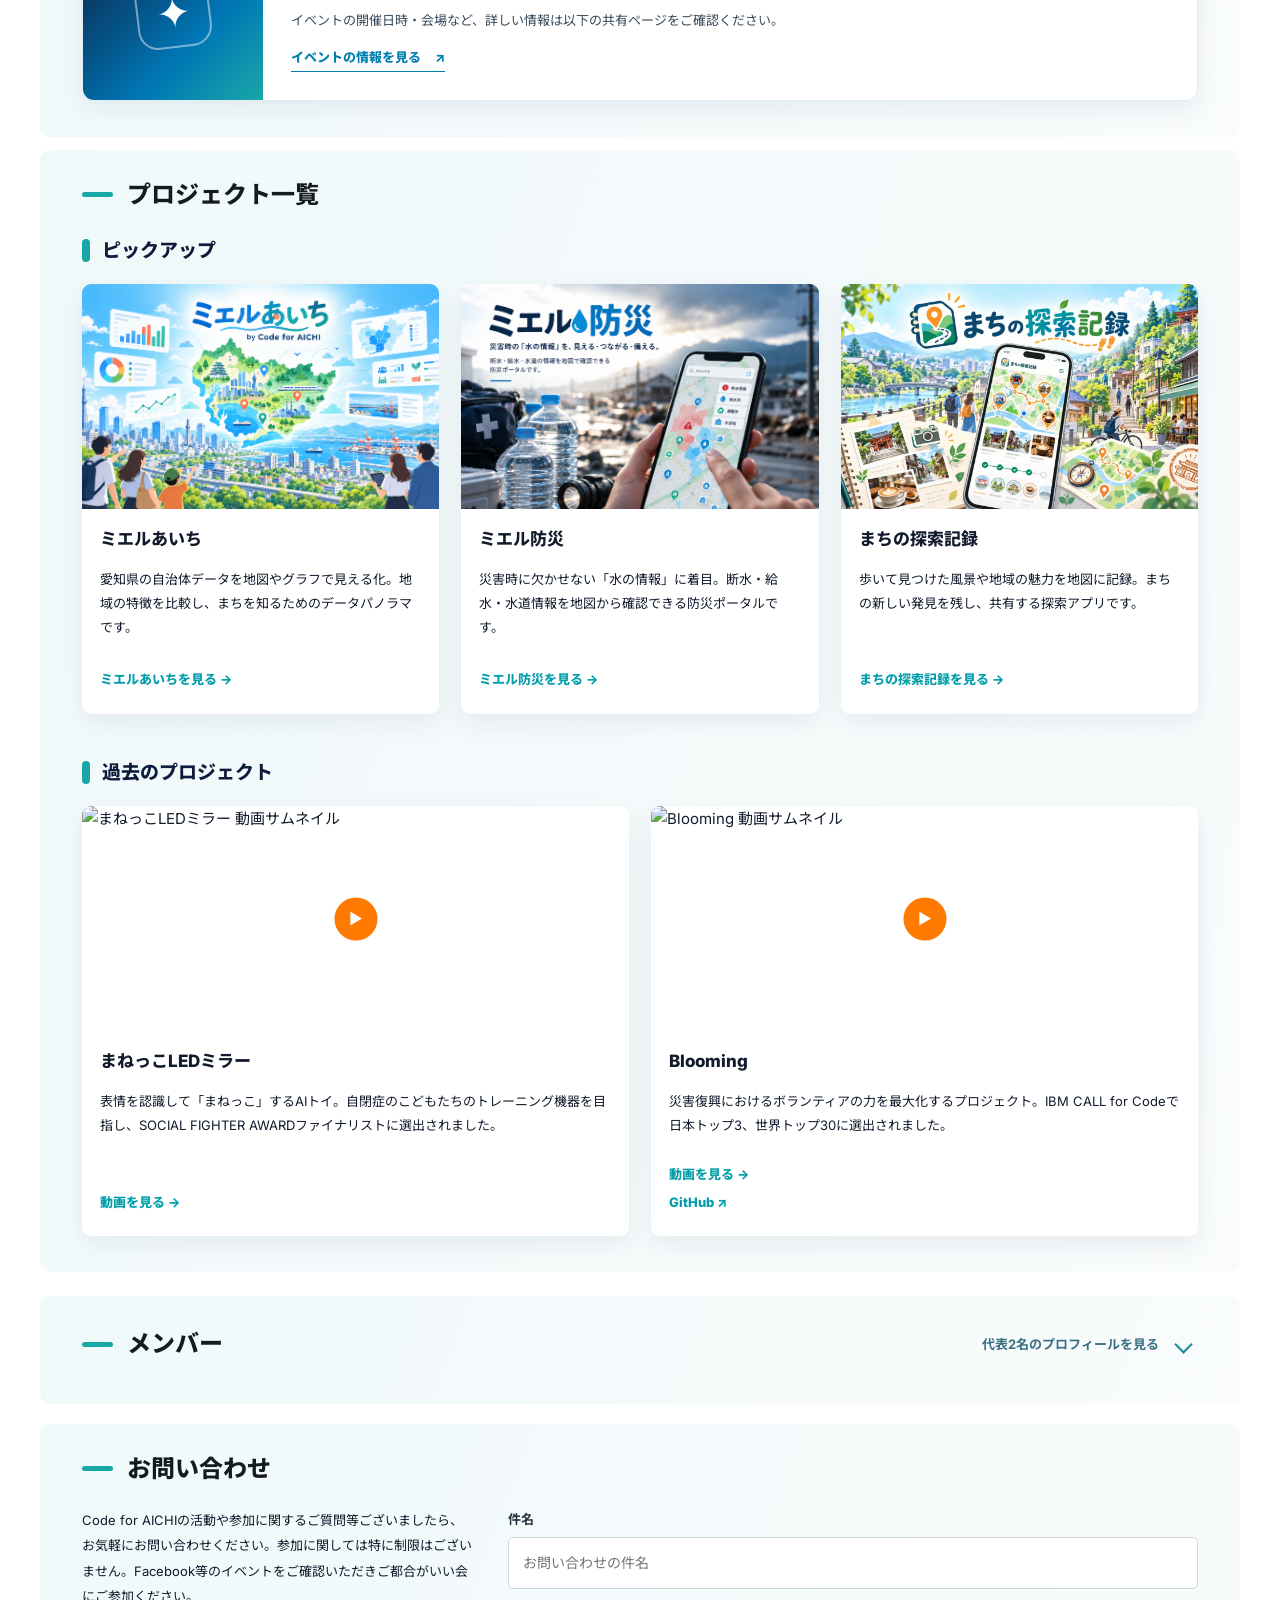
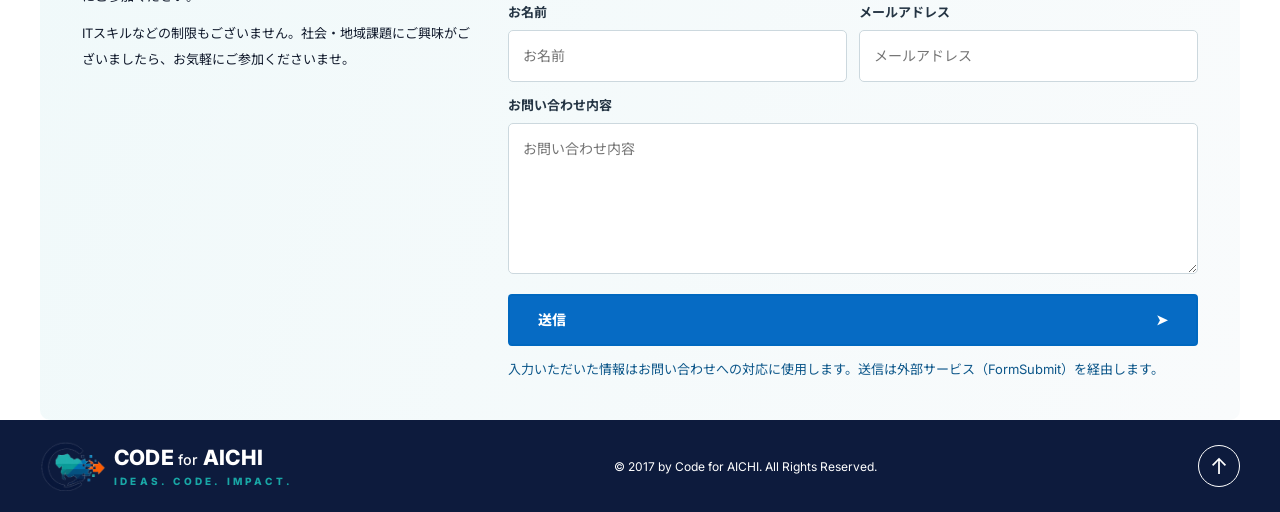
==== commit b663ab40: "Add files via upload" ====
--- a/index.html
+++ b/index.html
@@ -1,18 +1,31 @@
 <!DOCTYPE html>
-<html lang="ja"><head><meta charset="utf-8"/><meta content="width=device-width, initial-scale=1" name="viewport"/><meta content="Code for AICHI（コード・フォー・アイチ）は、愛知・名古屋を中心に市民とテクノロジーで地域課題に取り組むコミュニティ。ミエルあいち、ミエル防災、まちの探索記録などのプロジェクトを紹介します。" name="description"/><title>Code for AICHI | シビックテック・地域課題解決・オープンデータ</title><link href="style.css?v=20261027-member-center-v9" rel="stylesheet"/><link href="https://code4aichi.org/" rel="canonical"/><meta content="index,follow,max-image-preview:large" name="robots"/><meta content="website" property="og:type"/><meta content="ja_JP" property="og:locale"/><meta content="Code for AICHI" property="og:site_name"/><meta content="Code for AICHI | アイデアとテクノロジーで、まちをもっと良く。" property="og:title"/><meta content="愛知・名古屋のシビックテック活動と、ミエルあいち・ミエル防災・まちの探索記録などのプロジェクトをご紹介。" property="og:description"/><meta content="https://code4aichi.org/" property="og:url"/><meta content="https://code4aichi.org/assets/images/project-field-notes.webp" property="og:image"/><meta content="summary_large_image" name="twitter:card"/><meta content="Code for AICHI | シビックテック・地域課題解決" name="twitter:title"/><meta content="データの可視化、防災、まち歩き。市民とテクノロジーで地域課題の解決へ。" name="twitter:description"/><meta content="https://code4aichi.org/assets/images/project-field-notes.webp" name="twitter:image"/><script type="application/ld+json">{"@context":"https://schema.org","@graph":[{"@type":"Organization","@id":"https://code4aichi.org/#organization","name":"Code for AICHI","url":"https://code4aichi.org/","logo":"https://code4aichi.org/assets/images/shift-mark.png","sameAs":["https://www.facebook.com/code4aichi","https://twitter.com/codeforaichi","https://www.instagram.com/codeforaichi"]},{"@type":"WebSite","@id":"https://code4aichi.org/#website","name":"Code for AICHI","url":"https://code4aichi.org/","inLanguage":"ja","publisher":{"@id":"https://code4aichi.org/#organization"}},{"@type":"WebPage","@id":"https://code4aichi.org/#webpage","url":"https://code4aichi.org/","name":"Code for AICHI | シビックテック・地域課題解決・オープンデータ","isPartOf":{"@id":"https://code4aichi.org/#website"},"inLanguage":"ja"},{"@type":"ItemList","name":"Code for AICHI プロジェクト一覧","itemListElement":[{"@type":"ListItem","position":1,"name":"ミエルあいち","url":"https://code4aichi.org/atlas/"},{"@type":"ListItem","position":2,"name":"ミエル防災","url":"https://code4aichi.org/mieru-bosai/"},{"@type":"ListItem","position":3,"name":"まちの探索記録","url":"https://field-notes-map.code4aichi.workers.dev/"}]},{"@type":"Person","name":"嬉野 剛士","jobTitle":"代表","worksFor":{"@id":"https://code4aichi.org/#organization"},"image":"https://code4aichi.org/assets/images/member-ureshino-v9.webp"},{"@type":"Person","name":"晝田 浩一郎","jobTitle":"代表","worksFor":{"@id":"https://code4aichi.org/#organization"},"image":"https://code4aichi.org/assets/images/member-hiruta-v9.webp"}]}}</script><style id="member-layout-override">
+<html lang="ja"><head><meta charset="utf-8"/><meta content="width=device-width, initial-scale=1" name="viewport"/><meta content="Code for AICHI（コード・フォー・アイチ）は、愛知・名古屋を中心に市民とテクノロジーで地域課題に取り組むコミュニティ。ミエルあいち、ミエル防災、まちの探索記録などのプロジェクトを紹介します。" name="description"/><title>Code for AICHI | シビックテック・地域課題解決・オープンデータ</title><link href="style.css?v=20261027-member-center-v12" rel="stylesheet"/><link href="https://code4aichi.org/" rel="canonical"/><meta content="index,follow,max-image-preview:large" name="robots"/><meta content="website" property="og:type"/><meta content="ja_JP" property="og:locale"/><meta content="Code for AICHI" property="og:site_name"/><meta content="Code for AICHI | アイデアとテクノロジーで、まちをもっと良く。" property="og:title"/><meta content="愛知・名古屋のシビックテック活動と、ミエルあいち・ミエル防災・まちの探索記録などのプロジェクトをご紹介。" property="og:description"/><meta content="https://code4aichi.org/" property="og:url"/><meta content="https://code4aichi.org/assets/images/project-field-notes.webp" property="og:image"/><meta content="summary_large_image" name="twitter:card"/><meta content="Code for AICHI | シビックテック・地域課題解決" name="twitter:title"/><meta content="データの可視化、防災、まち歩き。市民とテクノロジーで地域課題の解決へ。" name="twitter:description"/><meta content="https://code4aichi.org/assets/images/project-field-notes.webp" name="twitter:image"/><script type="application/ld+json">{"@context":"https://schema.org","@graph":[{"@type":"Organization","@id":"https://code4aichi.org/#organization","name":"Code for AICHI","url":"https://code4aichi.org/","logo":"https://code4aichi.org/assets/images/shift-mark.png","sameAs":["https://www.facebook.com/code4aichi","https://twitter.com/codeforaichi","https://www.instagram.com/codeforaichi"]},{"@type":"WebSite","@id":"https://code4aichi.org/#website","name":"Code for AICHI","url":"https://code4aichi.org/","inLanguage":"ja","publisher":{"@id":"https://code4aichi.org/#organization"}},{"@type":"WebPage","@id":"https://code4aichi.org/#webpage","url":"https://code4aichi.org/","name":"Code for AICHI | シビックテック・地域課題解決・オープンデータ","isPartOf":{"@id":"https://code4aichi.org/#website"},"inLanguage":"ja"},{"@type":"ItemList","name":"Code for AICHI プロジェクト一覧","itemListElement":[{"@type":"ListItem","position":1,"name":"ミエルあいち","url":"https://code4aichi.org/atlas/"},{"@type":"ListItem","position":2,"name":"ミエル防災","url":"https://code4aichi.org/mieru-bosai/"},{"@type":"ListItem","position":3,"name":"まちの探索記録","url":"https://field-notes-map.code4aichi.workers.dev/"}]},{"@type":"Person","name":"嬉野 剛士","jobTitle":"代表","worksFor":{"@id":"https://code4aichi.org/#organization"},"image":"https://code4aichi.org/assets/images/member-ureshino-v12.webp"},{"@type":"Person","name":"晝田 浩一郎","jobTitle":"代表","worksFor":{"@id":"https://code4aichi.org/#organization"},"image":"https://code4aichi.org/assets/images/member-hiruta-v12.webp"}]}}</script><style id="member-layout-override">
 #members{box-sizing:border-box;clear:both;overflow:visible}
-#members .member-grid{display:grid!important;grid-template-columns:repeat(2,minmax(0,1fr))!important;gap:24px!important;align-items:stretch!important;width:100%!important}
+#members .member-grid{display:grid!important;grid-template-columns:repeat(2,minmax(0,1fr))!important;gap:24px!important;align-items:start!important;width:100%!important}
 #members .member-card{display:flex!important;flex-direction:column!important;min-width:0!important;max-width:100%!important;margin:0!important;border-radius:12px!important;background:#fff!important;overflow:hidden!important;box-shadow:0 8px 24px #10224712!important}
-#members .member-photo{display:flex!important;align-items:center!important;justify-content:center!important;overflow:hidden!important;height:280px!important;min-height:280px!important;max-height:280px!important;flex:0 0 280px!important;width:100%!important;background:linear-gradient(125deg,#eff8fb,#daeaf8)!important}
-#members .member-photo img{display:block!important;margin:0 auto!important;border:0!important;width:100%!important;height:100%!important;object-fit:cover!important;object-position:center center!important;padding:0!important}
+#members .member-photo{display:block!important;overflow:hidden!important;width:100%!important;background:linear-gradient(125deg,#eff8fb,#daeaf8)!important}
+#members .member-photo img{display:block!important;width:100%!important;height:auto!important;max-width:100%!important;object-fit:contain!important;padding:0!important;margin:0!important}
 #members .member-content{display:block!important;min-width:0!important;padding:22px 24px 27px!important;flex:1 1 auto!important}
 #members .member-content h3{font-size:24px!important;line-height:1.4!important;color:#0d1b3d!important;margin:0 0 14px!important}
 #members .member-content p{font-size:13px!important;line-height:1.9!important;overflow-wrap:anywhere!important;margin:0 0 12px!important}
 #members .member-content p:last-child{margin-bottom:0!important}
 #members .member-role{font-size:12px!important;color:#138399!important;font-weight:800!important}
-@media(max-width:700px){#members .member-grid{grid-template-columns:minmax(0,1fr)!important;gap:18px!important}#members .member-photo{height:240px!important;min-height:240px!important;max-height:240px!important;flex-basis:240px!important}#members .member-content{padding:19px 18px 23px!important}}
+@media(max-width:700px){#members .member-grid{grid-template-columns:minmax(0,1fr)!important;gap:18px!important}#members .member-content{padding:19px 18px 23px!important}}
+</style><style id="events-style">
+/* Event notice: standalone styles to avoid stale CSS cache */
+#events .event-cards{display:grid;grid-template-columns:minmax(0,1fr)}
+#events .event-card{display:grid;grid-template-columns:180px minmax(0,1fr);background:#fff;border:1px solid #e1edf2;border-radius:12px;overflow:hidden;box-shadow:0 8px 24px #10224712}
+#events .event-card-accent{display:grid;place-items:center;background:linear-gradient(135deg,#0d1b3d,#0077b6 65%,#19a7a6);min-height:178px}
+#events .event-card-symbol{display:grid;place-items:center;width:74px;height:74px;border:2px solid #ffffff77;color:#fff;border-radius:20px;font-size:42px;transform:rotate(-7deg)}
+#events .event-card-body{min-width:0;padding:24px 28px}
+#events .event-card-kicker{font-size:11px;letter-spacing:.16em;font-weight:800;color:#159da7;margin:0 0 5px}
+#events .event-card-body h3{font-size:20px;color:#0d1b3d;margin:0 0 8px;line-height:1.5}
+#events .event-card-body>p:not(.event-card-kicker){margin:0;color:#384a5b;font-size:13px;line-height:1.85}
+#events .event-card-link{display:inline-flex;align-items:center;gap:14px;color:#007eae;font-weight:800;font-size:13px;margin-top:14px;border-bottom:1px solid #007eae;padding-bottom:2px}
+#events .event-card-link:focus-visible{outline:3px solid #ff7a00;outline-offset:4px}
+@media(max-width:600px){#events .event-card{grid-template-columns:minmax(0,1fr)}#events .event-card-accent{min-height:92px}#events .event-card-symbol{width:46px;height:46px;font-size:25px;border-radius:12px}#events .event-card-body{padding:20px}}
 </style></head><body>
-<header class="site-header" id="top"><div class="container header-inner"><a aria-label="Code for AICHI トップ" class="brand" href="#top"><img alt="" src="assets/images/shift-mark.png"/><span><strong>CODE <small>for</small> AICHI</strong><em>IDEAS. CODE. IMPACT.</em></span></a><button aria-controls="nav" aria-expanded="false" aria-label="メニューを開く" class="menu-toggle">☰</button><nav class="nav" id="nav"><a class="active" href="#top">Home</a><a href="#activities">何をしてる？</a><a href="#history">今までの実績</a><a href="#projects">プロジェクト一覧</a><a href="#members">メンバー</a><a href="#contact">相談したい</a><a aria-label="Facebook" class="social" href="https://www.facebook.com/code4aichi" rel="noopener" target="_blank">f</a><a aria-label="X" class="social" href="https://twitter.com/codeforaichi" rel="noopener" target="_blank">𝕏</a><a aria-label="Instagram" class="social" href="https://www.instagram.com/codeforaichi" rel="noopener" target="_blank">◎</a></nav></div></header>
+<header class="site-header" id="top"><div class="container header-inner"><a aria-label="Code for AICHI トップ" class="brand" href="#top"><img alt="" src="assets/images/shift-mark.png"/><span><strong>CODE <small>for</small> AICHI</strong><em>IDEAS. CODE. IMPACT.</em></span></a><button aria-controls="nav" aria-expanded="false" aria-label="メニューを開く" class="menu-toggle">☰</button><nav class="nav" id="nav"><a class="active" href="#top">Home</a><a href="#activities">何をしてる？</a><a href="#history">今までの実績</a><a href="#events">イベント情報</a><a href="#projects">プロジェクト一覧</a><a href="#members">メンバー</a><a href="#contact">相談したい</a><a aria-label="Facebook" class="social" href="https://www.facebook.com/code4aichi" rel="noopener" target="_blank">f</a><a aria-label="X" class="social" href="https://twitter.com/codeforaichi" rel="noopener" target="_blank">𝕏</a><a aria-label="Instagram" class="social" href="https://www.instagram.com/codeforaichi" rel="noopener" target="_blank">◎</a></nav></div></header>
 <main><section class="hero"><div class="container hero-inner"><div class="hero-copy"><p class="eyebrow">IDEAS. CODE. IMPACT.</p><h1>Happy<br/>Civic Hacking!</h1><p class="intro">Code for AICHI（コード・フォー・アイチ）は市民が抱える課題をテクノロジーを活用して、一緒に解決を目指します。<br/>相談や活動など全て無料です。お気軽にご連絡ください。</p><div class="hero-actions"><a class="button button-primary" href="#contact">相談する <span>→</span></a><a class="button button-outline" href="#activities">活動を見る <span>→</span></a></div></div><div class="hero-visual"><div class="hero-mark"><img alt="Code for AICHI SHIFT ロゴ" src="assets/images/shift-mark.png"/></div></div></div><div aria-hidden="true" class="hero-stream"><i></i><i></i><i></i><i></i><i></i></div></section>
 <section class="container panel" id="activities"><h2 class="section-heading">Code for AICHIの活動</h2><div class="cards activities"><article class="card"><div class="card-image"><img alt="勉強会の様子" loading="lazy" src="assets/images/dsc-657-696x461.jpg"/><span class="round-badge teal">♟</span></div><div class="card-content"><h3>勉強会</h3><p>テクノロジーの便利さを学べる勉強会やツール、アプリの使い方勉強会、オープンデータを活用する勉強会などいろいろな勉強会の企画・運営。</p></div></article><article class="card"><div class="card-image"><img alt="プロトタイピングの様子" loading="lazy" src="assets/images/dsc-2-696x461.jpg"/><span class="round-badge blue">⚒</span></div><div class="card-content"><h3>プロトタイピング</h3><p>皆さんが考えたアイデアや課題解決方法などのプロトタイピングを一緒にお手伝いします。課題の深掘りから実証実験まで一緒にお手伝いします。</p></div></article><article class="card"><div class="card-image"><img alt="イベント運営の様子" loading="lazy" src="assets/images/-2022-04-18-9.27.54-696x439.png"/><span class="round-badge orange">•••</span></div><div class="card-content"><h3>その他</h3><p>テックスキル、イベント運営スキルを生かしたオンラインイベントサポートや予算が足りないや急な対応など、どんなことでも相談を受け付けます。</p></div></article></div></section>
 <section class="container history" id="history"><h2 class="section-heading">これまでの実績</h2><div class="timeline"><div class="milestone"><b>2017</b><span class="milestone-icon teal">⚑</span><p>Code for AICHI<br/>キックオフ</p></div><div class="milestone"><b>2018</b><span class="milestone-icon teal">♟</span><p>シニアプログラミング<br/>ハッカソン@Aichi</p></div><div class="milestone"><b>2018</b><span class="milestone-icon blue">★</span><p>Mashup Awards 2018<br/>CIVICTECH部門<br/>決勝出場</p></div><div class="milestone"><b>2019</b><span class="milestone-icon blue">⌘</span><p>IBM CALL FOR CODE<br/>セミファイナリスト</p></div><div class="milestone"><b>2020</b><span class="milestone-icon blue">✧</span><p>Code for Japan<br/>Summit 2020<br/>企画・運営</p></div><div class="milestone"><b>2021</b><span class="milestone-icon blue">♟</span><p>GEOSPATIAL Hackers<br/>Program 2020<br/>初学者部門最優秀賞</p></div><div class="milestone"><b>2023〜</b><span class="milestone-icon orange">→</span><p>現在も、<br/>シビックテックで<br/>愛知をもっと良く。</p></div></div><details class="history-details"><summary>今までの実績をもっと見る <span>→</span></summary><ul class="history-list"><li>2017.12.15　Code for AICHI キックオフ</li>
@@ -46,9 +59,10 @@
 <li>2023.11.03　四日市市データ×アイデアソン開催</li>
 <li>2026.05.09　運動型デイサービスを知ろう！　超高齢社会の「リアル」に触れる視察ツアー開催</li>
 <li>2026.08.29　THINKナゴヤ OPEN MEETING Vol.1「10年後の名古屋を一緒に考えよう」サポート</li></ul></details></section>
+<section class="container panel events" id="events" aria-labelledby="events-heading"><h2 class="section-heading" id="events-heading">イベント情報</h2><div class="event-cards"><article class="event-card"><div class="event-card-accent" aria-hidden="true"><span class="event-card-symbol">✦</span></div><div class="event-card-body"><p class="event-card-kicker">EVENT INFORMATION</p><h3>イベントのお知らせ</h3><p>イベントの開催日時・会場など、詳しい情報は以下の共有ページをご確認ください。</p><a class="event-card-link" href="https://chatgpt.com/share/6ae3fe24-c298-83ee-b648-1b34fc13f0af" target="_blank" rel="noopener noreferrer">イベントの情報を見る <span aria-hidden="true">↗</span></a></div></article></div></section>
 <section class="container panel projects" id="projects">
 <h2 class="section-heading">プロジェクト一覧</h2>
 <div class="project-group"><h3 class="project-group-title">ピックアップ</h3><div class="cards project-cards pickup-grid"><article class="card project"><a aria-label="ミエルあいちを見る" class="card-image project-image" href="atlas/"><img alt="愛知県の市町村データを地図やグラフでわかりやすく可視化する「ミエルあいち」" decoding="async" loading="lazy" src="assets/images/project-mieru-aichi.png"/></a><div class="card-content"><h3>ミエルあいち</h3><p>愛知県の自治体データを地図やグラフで見える化。地域の特徴を比較し、まちを知るためのデータパノラマです。</p><a href="atlas/">ミエルあいちを見る →</a></div></article><article class="card project"><a aria-label="ミエル防災を見る" class="card-image project-image" href="https://code4aichi.org/mieru-bosai/" rel="noopener noreferrer" target="_blank"><img alt="ミエル防災 災害時の水・断水・給水に関する情報ポータル" decoding="async" loading="lazy" src="assets/images/project-mieru-bosai.png"/></a><div class="card-content"><h3>ミエル防災</h3><p>災害時に欠かせない「水の情報」に着目。断水・給水・水道情報を地図から確認できる防災ポータルです。</p><a href="https://code4aichi.org/mieru-bosai/" rel="noopener noreferrer" target="_blank">ミエル防災を見る →</a></div></article><article class="card project"><a aria-label="まちの探索記録を見る" class="card-image project-image" href="https://field-notes-map.code4aichi.workers.dev/" rel="noopener noreferrer" target="_blank"><img alt="まちの探索記録 まち歩きと発見を地図に記録するアプリ" decoding="async" loading="lazy" src="assets/images/project-field-notes.webp"/></a><div class="card-content"><h3>まちの探索記録</h3><p>歩いて見つけた風景や地域の魅力を地図に記録。まちの新しい発見を残し、共有する探索アプリです。</p><a href="https://field-notes-map.code4aichi.workers.dev/" rel="noopener noreferrer" target="_blank">まちの探索記録を見る →</a></div></article></div></div><div class="project-group"><h3 class="project-group-title">過去のプロジェクト</h3><div class="cards project-cards archive-grid"><article class="card project"><a aria-label="動画を見る" class="card-image video-thumbnail" href="https://www.youtube.com/watch?v=rl6p8J8VfkA" rel="noopener noreferrer" target="_blank"><img alt="まねっこLEDミラー 動画サムネイル" decoding="async" loading="lazy" src="https://img.youtube.com/vi/rl6p8J8VfkA/hqdefault.jpg"/><span aria-hidden="true" class="play">▶</span></a><div class="card-content"><h3>まねっこLEDミラー</h3><p>表情を認識して「まねっこ」するAIトイ。自閉症のこどもたちのトレーニング機器を目指し、SOCIAL FIGHTER AWARDファイナリストに選出されました。</p><a href="https://www.youtube.com/watch?v=rl6p8J8VfkA" rel="noopener noreferrer" target="_blank">動画を見る →</a></div></article><article class="card project"><a aria-label="動画を見る" class="card-image video-thumbnail" href="https://www.youtube.com/watch?v=uvUb-sqB35Y" rel="noopener noreferrer" target="_blank"><img alt="Blooming 動画サムネイル" decoding="async" loading="lazy" src="https://img.youtube.com/vi/uvUb-sqB35Y/hqdefault.jpg"/><span aria-hidden="true" class="play">▶</span></a><div class="card-content"><h3>Blooming</h3><p>災害復興におけるボランティアの力を最大化するプロジェクト。IBM CALL for Codeで日本トップ3、世界トップ30に選出されました。</p><a href="https://www.youtube.com/watch?v=uvUb-sqB35Y" rel="noopener noreferrer" target="_blank">動画を見る →</a><a href="https://github.com/Miura55/c4c_mainapp" rel="noopener noreferrer" target="_blank">GitHub ↗</a></div></article></div></div></section>
-<section class="container panel members" id="members"><details class="members-disclosure"><summary class="members-toggle"><span class="section-heading">メンバー</span><span class="members-toggle-note">代表2名のプロフィールを見る</span><span class="members-chevron" aria-hidden="true"></span></summary><div class="member-grid"><article class="member-card"><div class="member-photo member-photo-ureshino"><img alt="Code for AICHI 代表 嬉野 剛士" loading="lazy" src="assets/images/member-ureshino-v9.webp"/></div><div class="member-content"><p class="member-role">代表</p><h3>嬉野 剛士</h3><p>デザイン学校卒業後、飲食店運営、機械エンジニア、基幹システム開発など、多様な業界・職種を経験。2017年にCode for AICHIを立ち上げる。</p><p>現在は、これまでに培った幅広い経験と、エンジニアリング・デザインのスキルを活かし、各種プログラムの企画・運営ディレクションをはじめ、オンライン配信、映像制作、Webアプリ開発など、多岐にわたる分野で活動している。</p></div></article><article class="member-card"><div class="member-photo member-photo-hiruta"><img alt="Code for AICHI 代表 晝田 浩一郎" loading="lazy" src="assets/images/member-hiruta-v9.webp"/></div><div class="member-content"><p class="member-role">代表</p><h3>晝田 浩一郎</h3><p>複雑化する社会課題解決を目指し、自治体と企業との連携を促進している元スーパー公務員。2020年4月から「善き前例をともにつくる」を標榜する株式会社官民連携事業研究所にて活躍している。</p><p>岡崎市役所勤務時に、プライベートで2016年から商店街の空き店舗を借り「ここdeやるZone」（略称：ここやる）、サードプレイスコミュニティを創出。2017年にCode for AICHI、「シビックテック」を広める活動を開始。【人と人、人と地域をつなげる活動】をとおして仕事でも、プライベートでも枠を超えたつながりで地域活性化に取り組んでいる。</p></div></article></div></details></section>
+<section class="container panel members" id="members"><details class="members-disclosure"><summary class="members-toggle"><span class="section-heading">メンバー</span><span class="members-toggle-note">代表2名のプロフィールを見る</span><span class="members-chevron" aria-hidden="true"></span></summary><div class="member-grid"><article class="member-card"><div class="member-photo member-photo-ureshino"><img alt="Code for AICHI 代表 嬉野 剛士" loading="lazy" src="assets/images/member-ureshino-v12.webp"/></div><div class="member-content"><p class="member-role">代表</p><h3>嬉野 剛士</h3><p>デザイン学校卒業後、飲食店運営、機械エンジニア、基幹システム開発など、多様な業界・職種を経験。2017年にCode for AICHIを立ち上げる。</p><p>現在は、これまでに培った幅広い経験と、エンジニアリング・デザインのスキルを活かし、各種プログラムの企画・運営ディレクションをはじめ、オンライン配信、映像制作、Webアプリ開発など、多岐にわたる分野で活動している。</p></div></article><article class="member-card"><div class="member-photo member-photo-hiruta"><img alt="Code for AICHI 代表 晝田 浩一郎" loading="lazy" src="assets/images/member-hiruta-v12.webp"/></div><div class="member-content"><p class="member-role">代表</p><h3>晝田 浩一郎</h3><p>複雑化する社会課題解決を目指し、自治体と企業との連携を促進している元スーパー公務員。2020年4月から「善き前例をともにつくる」を標榜する株式会社官民連携事業研究所にて活躍している。</p><p>岡崎市役所勤務時に、プライベートで2016年から商店街の空き店舗を借り「ここdeやるZone」（略称：ここやる）、サードプレイスコミュニティを創出。2017年にCode for AICHI、「シビックテック」を広める活動を開始。【人と人、人と地域をつなげる活動】をとおして仕事でも、プライベートでも枠を超えたつながりで地域活性化に取り組んでいる。</p></div></article></div></details></section>
 <section class="container panel contact" id="contact"><h2 class="section-heading">お問い合わせ</h2><div class="contact-grid"><div class="contact-info"><p>Code for AICHIの活動や参加に関するご質問等ございましたら、お気軽にお問い合わせください。参加に関しては特に制限はございません。Facebook等のイベントをご確認いただきご都合がいい会にご参加ください。</p><p>ITスキルなどの制限もございません。社会・地域課題にご興味がございましたら、お気軽にご参加くださいませ。</p></div><form accept-charset="UTF-8" action="https://formsubmit.co/code4aichi@gmail.com" class="contact-form" id="contactForm" method="POST"><input name="_template" type="hidden" value="table"/><input aria-hidden="true" autocomplete="off" class="spam-trap" hidden="" name="_honey" tabindex="-1" type="text"/><label class="subject-field"><span>件名</span><input maxlength="120" name="_subject" placeholder="お問い合わせの件名" required="" type="text"/></label><div class="form-row"><label><span>お名前</span><input name="name" placeholder="お名前" required="" type="text"/></label><label><span>メールアドレス</span><input name="email" placeholder="メールアドレス" required="" type="email"/></label></div><label><span>お問い合わせ内容</span><textarea name="message" placeholder="お問い合わせ内容" required="" rows="5"></textarea></label><button class="button button-primary" type="submit">送信 <span>➤</span></button><p aria-atomic="true" aria-live="polite" class="form-status" hidden="" id="formStatus" role="status"></p><p class="form-notice">入力いただいた情報はお問い合わせへの対応に使用します。送信は外部サービス（FormSubmit）を経由します。</p></form></div></section></main>
 <footer class="footer"><div class="container footer-inner"><a class="brand" href="#top"><img alt="" src="assets/images/shift-mark.png"/><span><strong>CODE <small>for</small> AICHI</strong><em>IDEAS. CODE. IMPACT.</em></span></a><small>© 2017 by Code for AICHI. All Rights Reserved.</small><a aria-label="ページ先頭へ" class="back-top" href="#top">↑</a></div></footer><script src="main.js"></script></body></html>
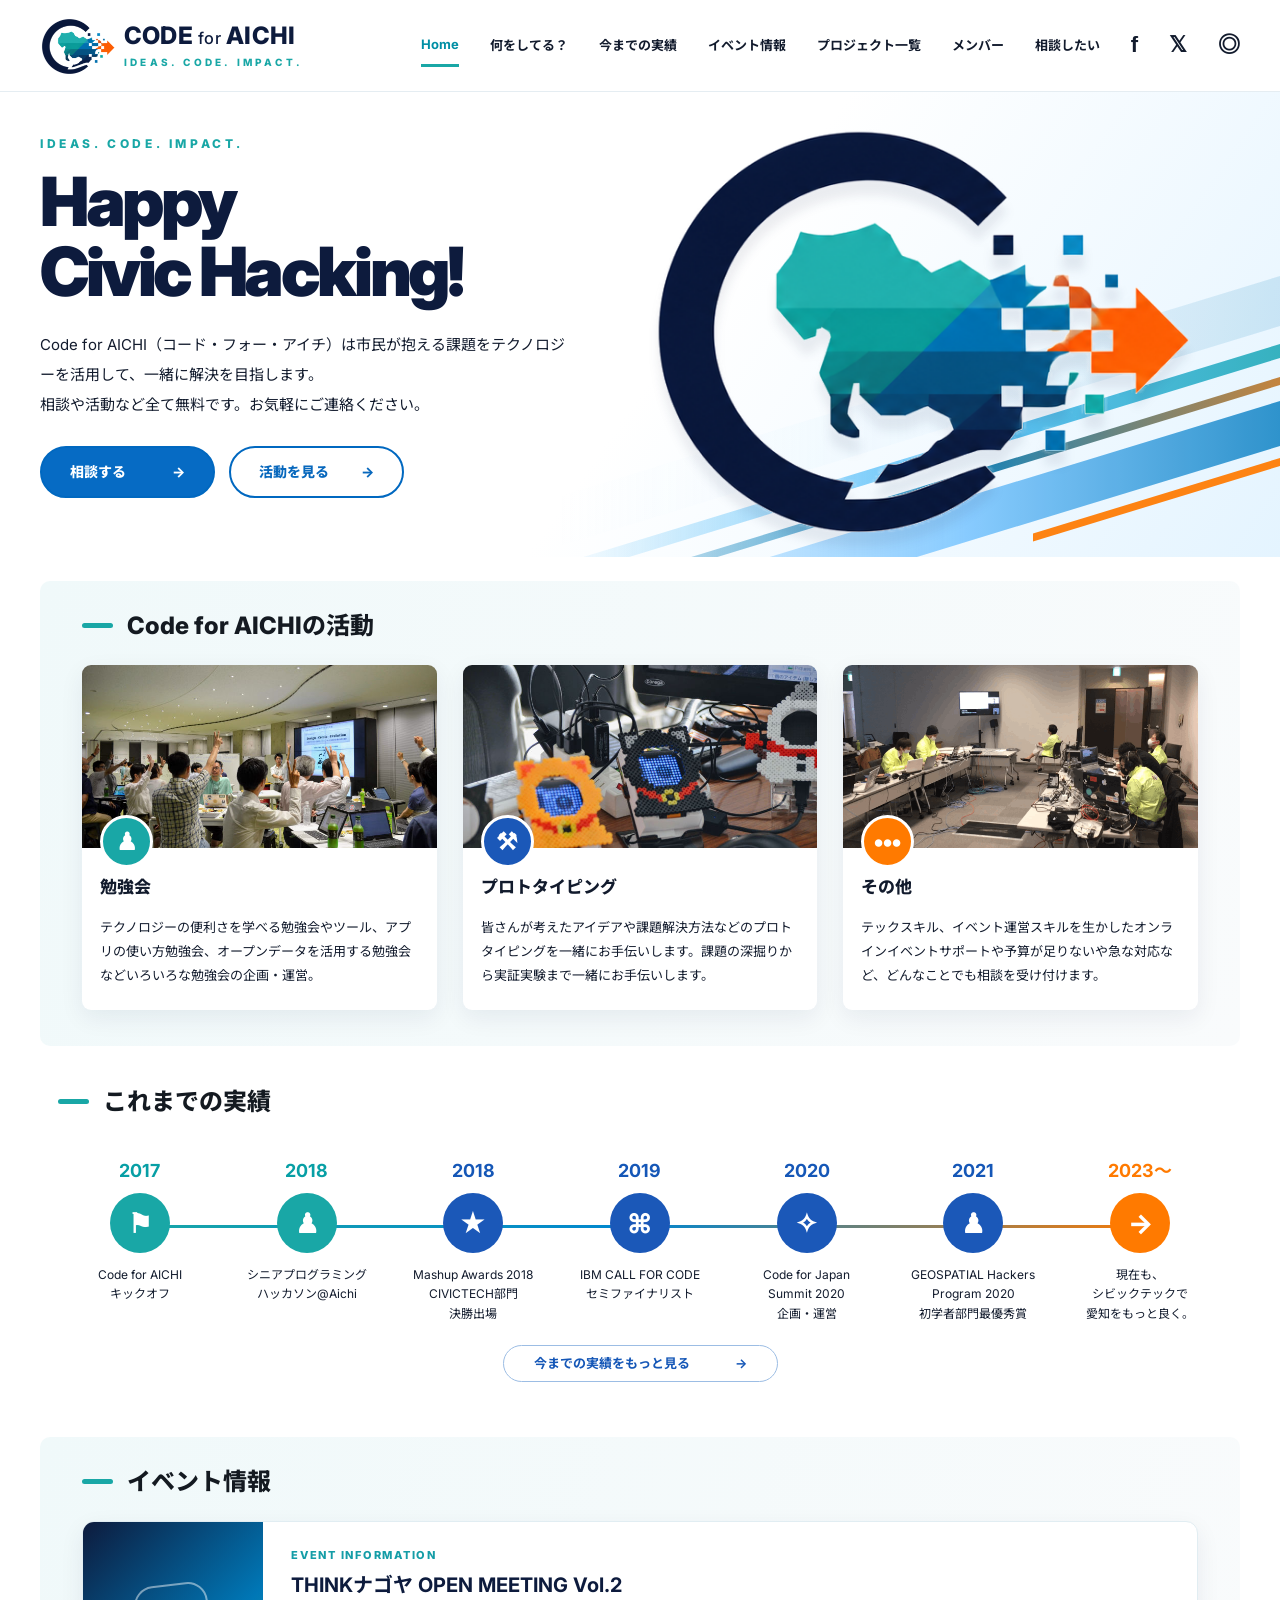
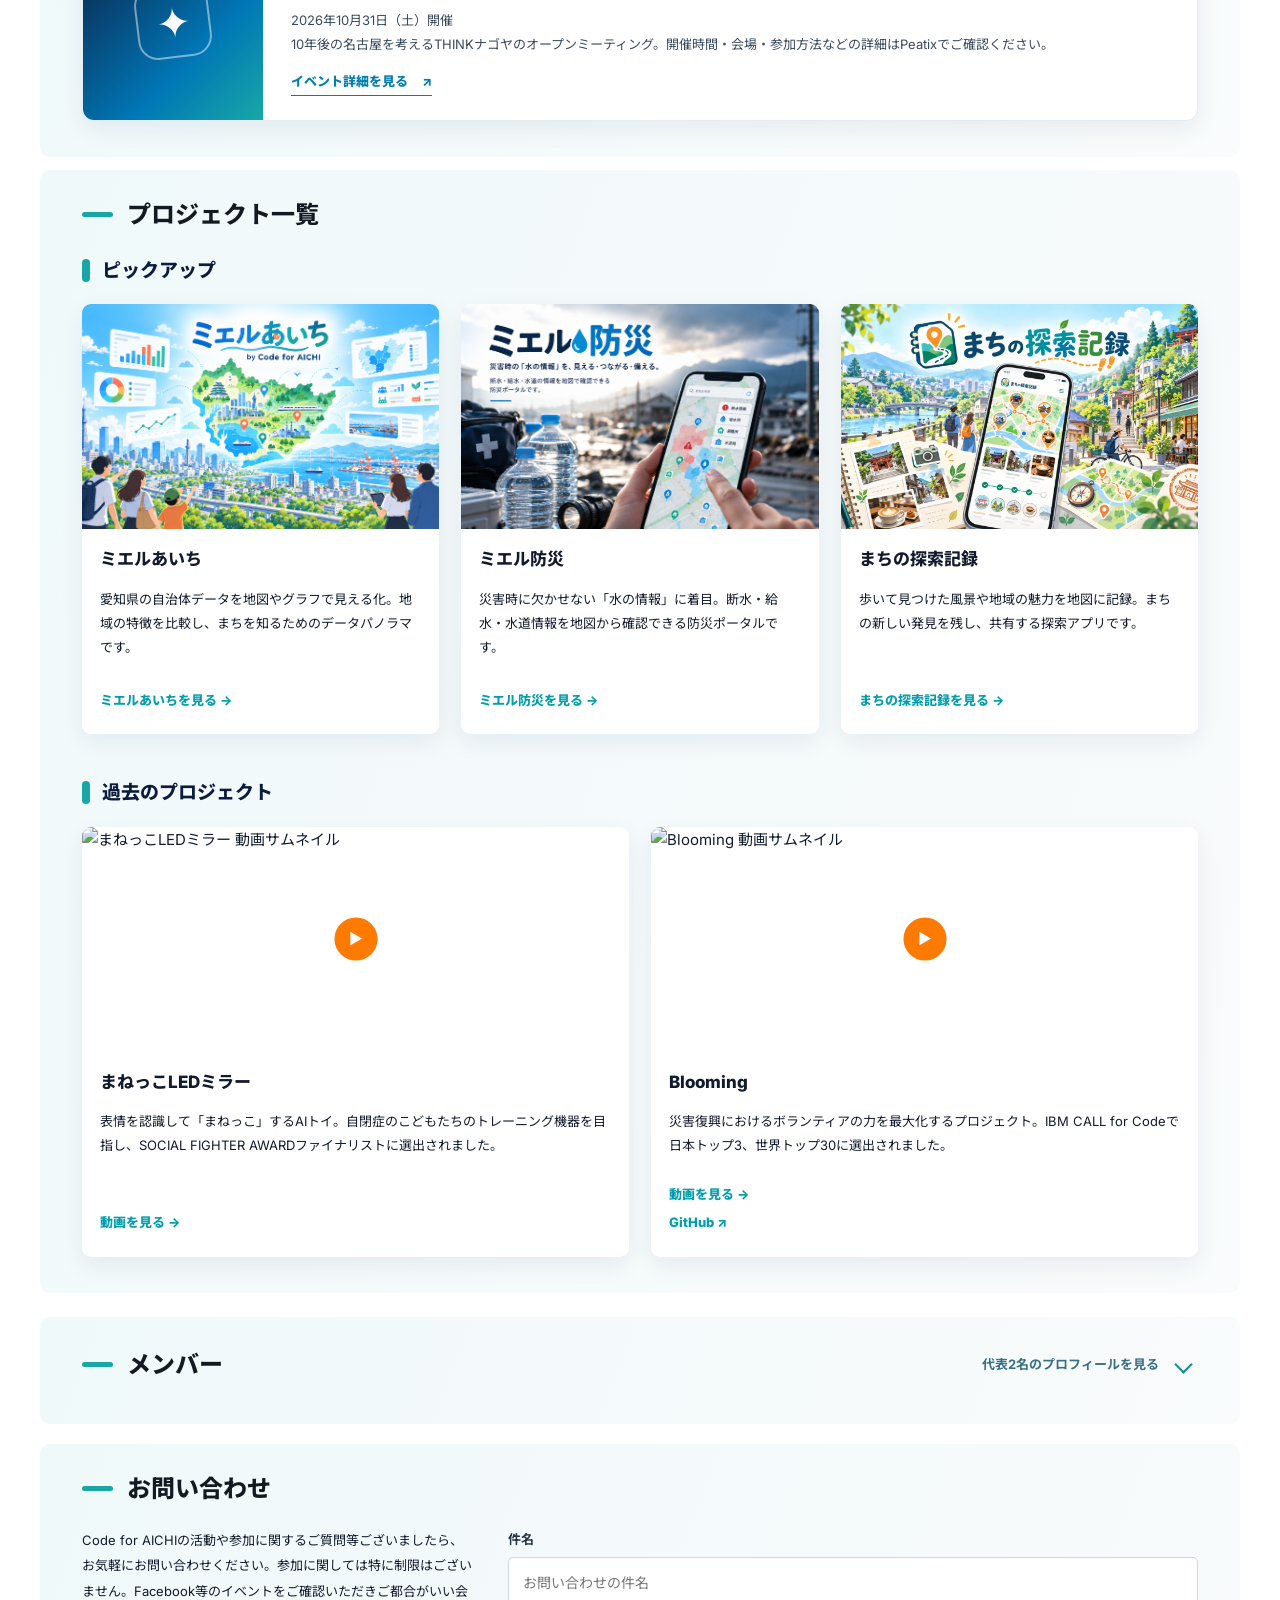
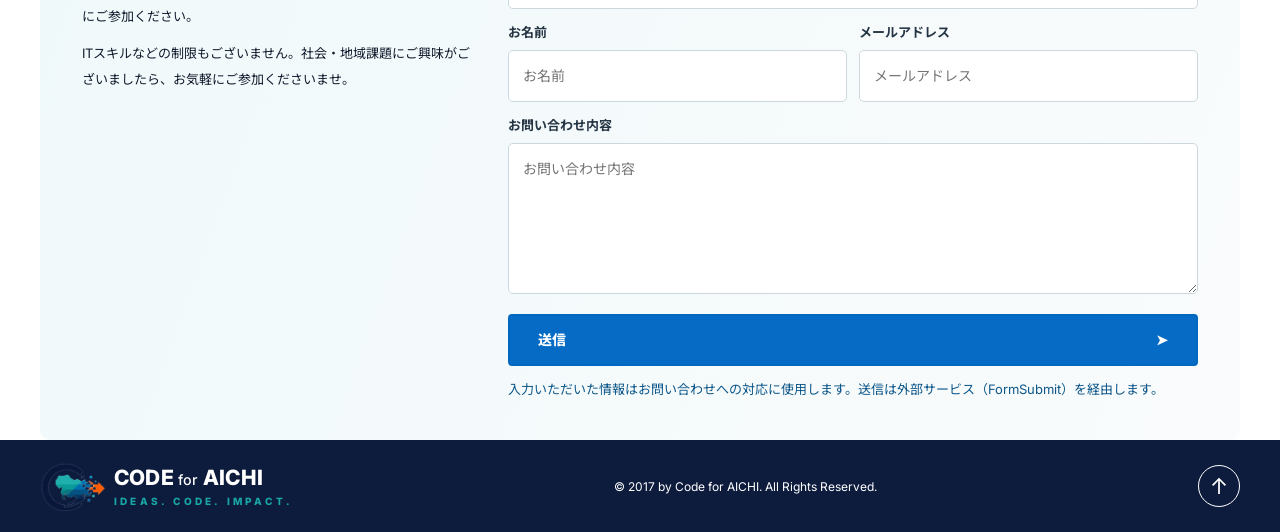
==== commit e62ab1f3: "Add files via upload" ====
--- a/index.html
+++ b/index.html
@@ -59,7 +59,7 @@
 <li>2023.11.03　四日市市データ×アイデアソン開催</li>
 <li>2026.05.09　運動型デイサービスを知ろう！　超高齢社会の「リアル」に触れる視察ツアー開催</li>
 <li>2026.08.29　THINKナゴヤ OPEN MEETING Vol.1「10年後の名古屋を一緒に考えよう」サポート</li></ul></details></section>
-<section class="container panel events" id="events" aria-labelledby="events-heading"><h2 class="section-heading" id="events-heading">イベント情報</h2><div class="event-cards"><article class="event-card"><div class="event-card-accent" aria-hidden="true"><span class="event-card-symbol">✦</span></div><div class="event-card-body"><p class="event-card-kicker">EVENT INFORMATION</p><h3>イベントのお知らせ</h3><p>イベントの開催日時・会場など、詳しい情報は以下の共有ページをご確認ください。</p><a class="event-card-link" href="https://chatgpt.com/share/6ae3fe24-c298-83ee-b648-1b34fc13f0af" target="_blank" rel="noopener noreferrer">イベントの情報を見る <span aria-hidden="true">↗</span></a></div></article></div></section>
+<section class="container panel events" id="events" aria-labelledby="events-heading"><h2 class="section-heading" id="events-heading">イベント情報</h2><div class="event-cards"><article class="event-card"><div class="event-card-accent" aria-hidden="true"><span class="event-card-symbol">✦</span></div><div class="event-card-body"><p class="event-card-kicker">EVENT INFORMATION</p><h3>THINKナゴヤ OPEN MEETING Vol.2</h3><p class="event-card-date"><time datetime="2026-10-31">2026年10月31日（土）開催</time></p><p>10年後の名古屋を考えるTHINKナゴヤのオープンミーティング。開催時間・会場・参加方法などの詳細はPeatixでご確認ください。</p><a class="event-card-link" href="https://think-nagoya-20261031.peatix.com" target="_blank" rel="noopener noreferrer">イベント詳細を見る <span aria-hidden="true">↗</span></a></div></article></div></section>
 <section class="container panel projects" id="projects">
 <h2 class="section-heading">プロジェクト一覧</h2>
 <div class="project-group"><h3 class="project-group-title">ピックアップ</h3><div class="cards project-cards pickup-grid"><article class="card project"><a aria-label="ミエルあいちを見る" class="card-image project-image" href="atlas/"><img alt="愛知県の市町村データを地図やグラフでわかりやすく可視化する「ミエルあいち」" decoding="async" loading="lazy" src="assets/images/project-mieru-aichi.png"/></a><div class="card-content"><h3>ミエルあいち</h3><p>愛知県の自治体データを地図やグラフで見える化。地域の特徴を比較し、まちを知るためのデータパノラマです。</p><a href="atlas/">ミエルあいちを見る →</a></div></article><article class="card project"><a aria-label="ミエル防災を見る" class="card-image project-image" href="https://code4aichi.org/mieru-bosai/" rel="noopener noreferrer" target="_blank"><img alt="ミエル防災 災害時の水・断水・給水に関する情報ポータル" decoding="async" loading="lazy" src="assets/images/project-mieru-bosai.png"/></a><div class="card-content"><h3>ミエル防災</h3><p>災害時に欠かせない「水の情報」に着目。断水・給水・水道情報を地図から確認できる防災ポータルです。</p><a href="https://code4aichi.org/mieru-bosai/" rel="noopener noreferrer" target="_blank">ミエル防災を見る →</a></div></article><article class="card project"><a aria-label="まちの探索記録を見る" class="card-image project-image" href="https://field-notes-map.code4aichi.workers.dev/" rel="noopener noreferrer" target="_blank"><img alt="まちの探索記録 まち歩きと発見を地図に記録するアプリ" decoding="async" loading="lazy" src="assets/images/project-field-notes.webp"/></a><div class="card-content"><h3>まちの探索記録</h3><p>歩いて見つけた風景や地域の魅力を地図に記録。まちの新しい発見を残し、共有する探索アプリです。</p><a href="https://field-notes-map.code4aichi.workers.dev/" rel="noopener noreferrer" target="_blank">まちの探索記録を見る →</a></div></article></div></div><div class="project-group"><h3 class="project-group-title">過去のプロジェクト</h3><div class="cards project-cards archive-grid"><article class="card project"><a aria-label="動画を見る" class="card-image video-thumbnail" href="https://www.youtube.com/watch?v=rl6p8J8VfkA" rel="noopener noreferrer" target="_blank"><img alt="まねっこLEDミラー 動画サムネイル" decoding="async" loading="lazy" src="https://img.youtube.com/vi/rl6p8J8VfkA/hqdefault.jpg"/><span aria-hidden="true" class="play">▶</span></a><div class="card-content"><h3>まねっこLEDミラー</h3><p>表情を認識して「まねっこ」するAIトイ。自閉症のこどもたちのトレーニング機器を目指し、SOCIAL FIGHTER AWARDファイナリストに選出されました。</p><a href="https://www.youtube.com/watch?v=rl6p8J8VfkA" rel="noopener noreferrer" target="_blank">動画を見る →</a></div></article><article class="card project"><a aria-label="動画を見る" class="card-image video-thumbnail" href="https://www.youtube.com/watch?v=uvUb-sqB35Y" rel="noopener noreferrer" target="_blank"><img alt="Blooming 動画サムネイル" decoding="async" loading="lazy" src="https://img.youtube.com/vi/uvUb-sqB35Y/hqdefault.jpg"/><span aria-hidden="true" class="play">▶</span></a><div class="card-content"><h3>Blooming</h3><p>災害復興におけるボランティアの力を最大化するプロジェクト。IBM CALL for Codeで日本トップ3、世界トップ30に選出されました。</p><a href="https://www.youtube.com/watch?v=uvUb-sqB35Y" rel="noopener noreferrer" target="_blank">動画を見る →</a><a href="https://github.com/Miura55/c4c_mainapp" rel="noopener noreferrer" target="_blank">GitHub ↗</a></div></article></div></div></section>
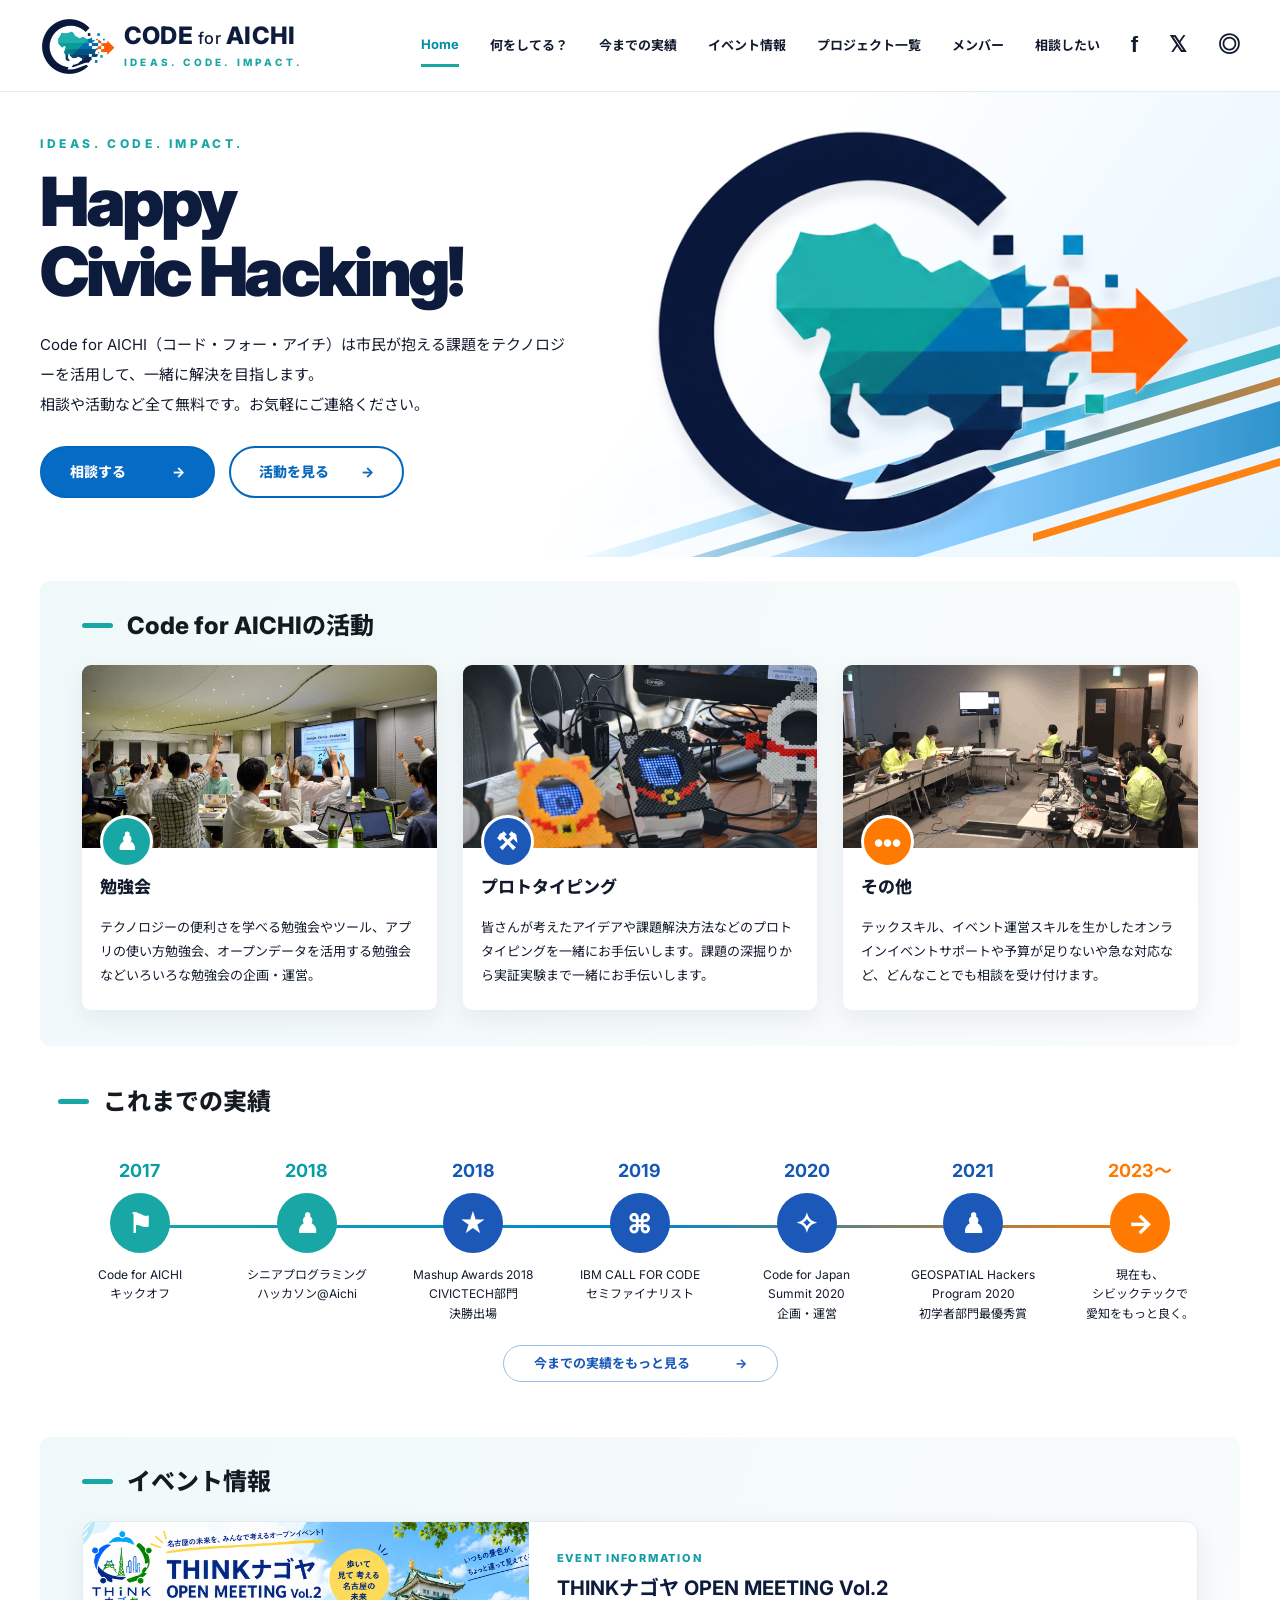
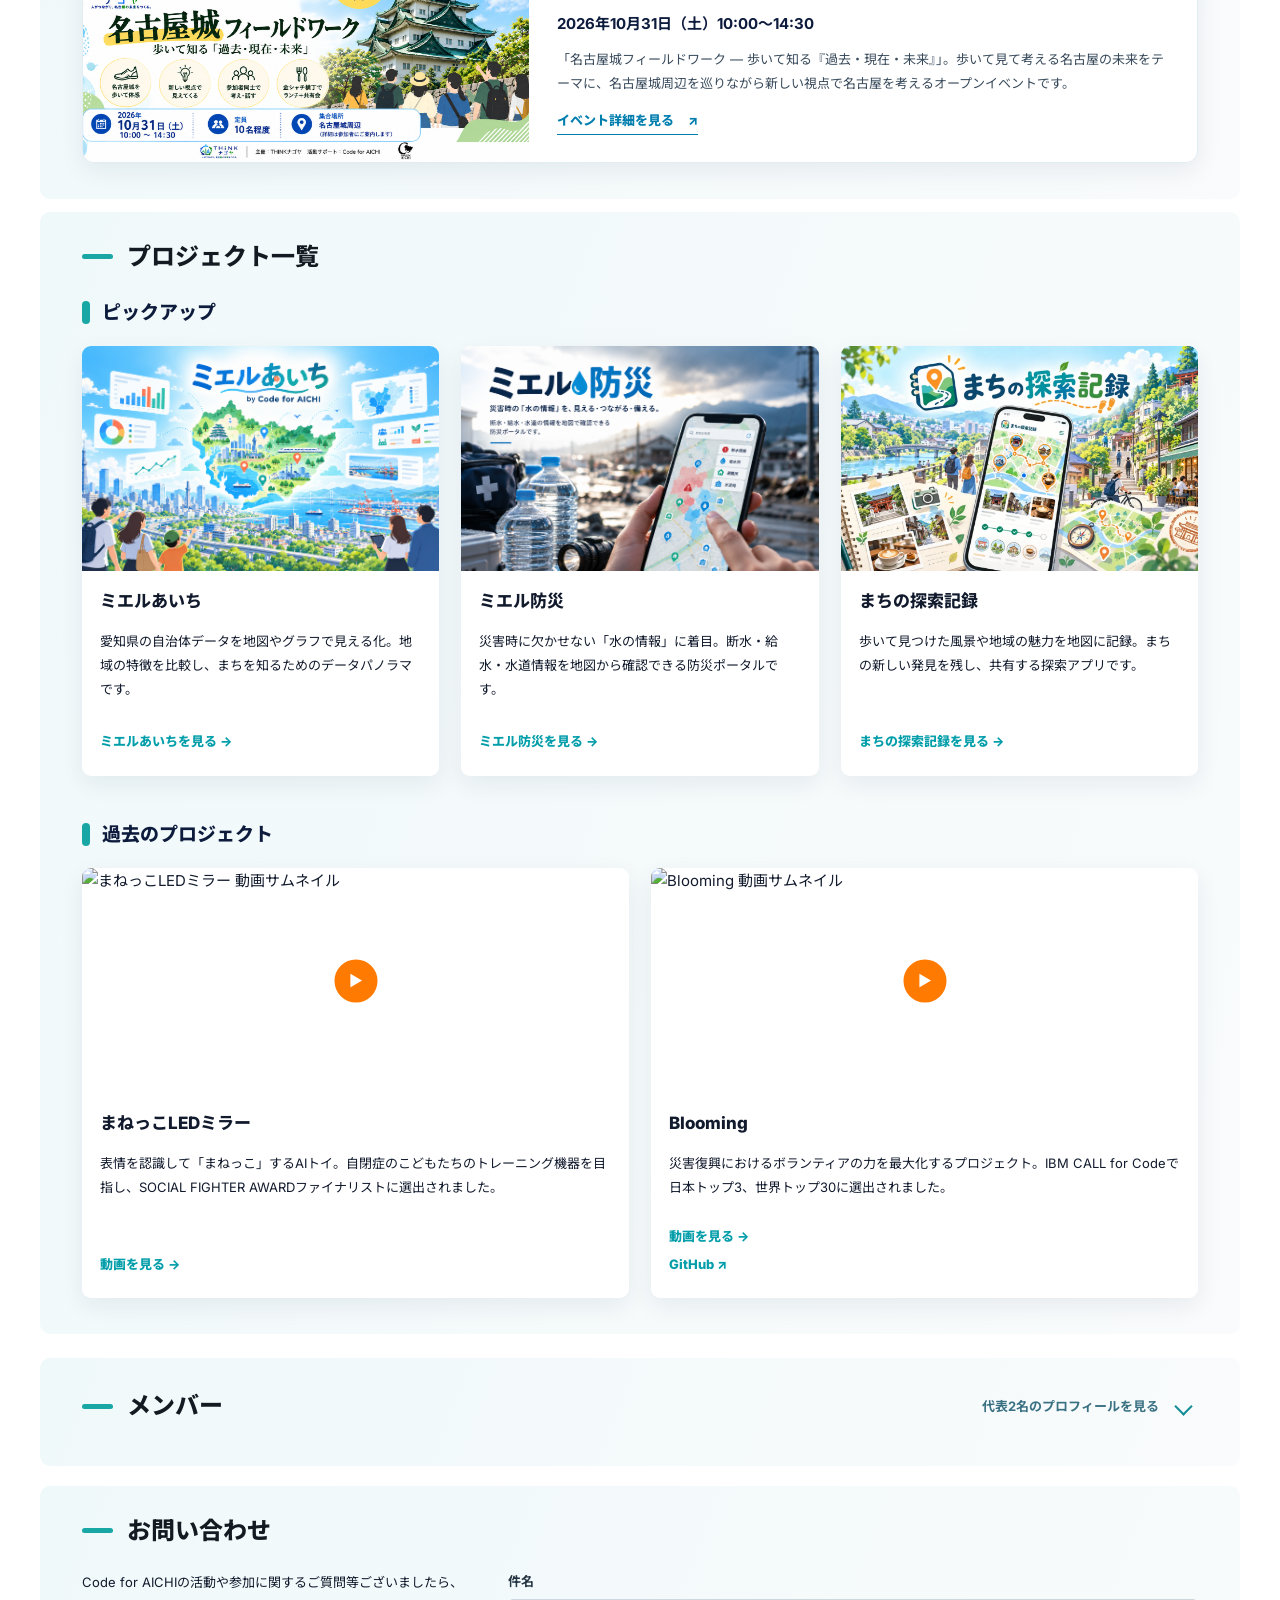
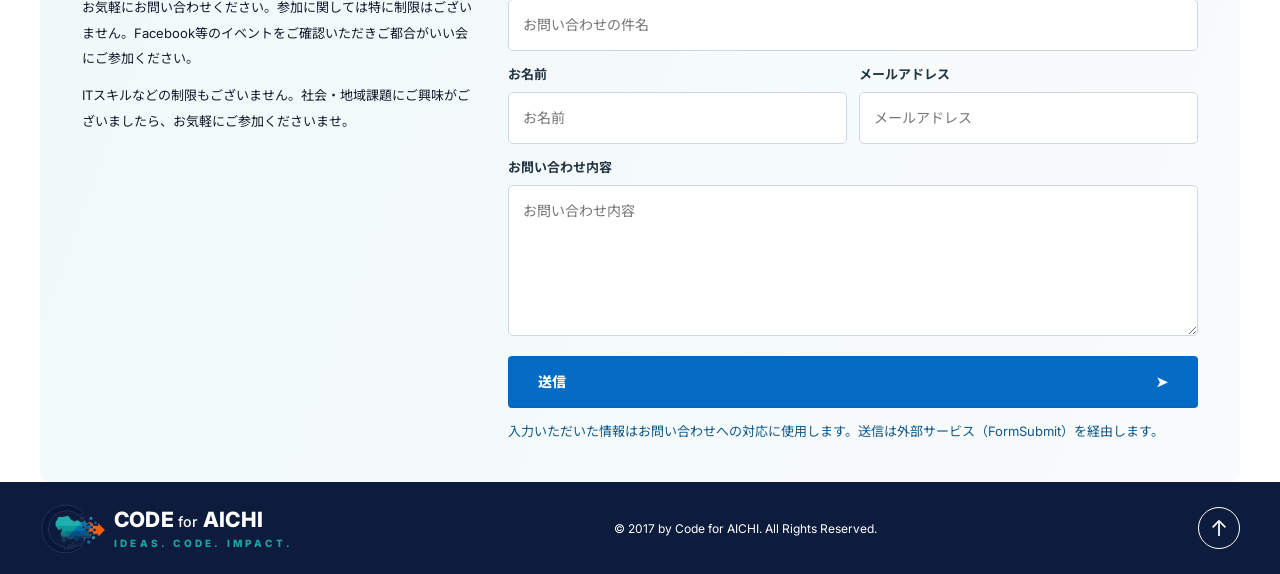
==== commit e8818bdb: "Add files via upload" ====
--- a/index.html
+++ b/index.html
@@ -12,18 +12,18 @@
 #members .member-role{font-size:12px!important;color:#138399!important;font-weight:800!important}
 @media(max-width:700px){#members .member-grid{grid-template-columns:minmax(0,1fr)!important;gap:18px!important}#members .member-content{padding:19px 18px 23px!important}}
 </style><style id="events-style">
-/* Event notice: standalone styles to avoid stale CSS cache */
 #events .event-cards{display:grid;grid-template-columns:minmax(0,1fr)}
-#events .event-card{display:grid;grid-template-columns:180px minmax(0,1fr);background:#fff;border:1px solid #e1edf2;border-radius:12px;overflow:hidden;box-shadow:0 8px 24px #10224712}
-#events .event-card-accent{display:grid;place-items:center;background:linear-gradient(135deg,#0d1b3d,#0077b6 65%,#19a7a6);min-height:178px}
-#events .event-card-symbol{display:grid;place-items:center;width:74px;height:74px;border:2px solid #ffffff77;color:#fff;border-radius:20px;font-size:42px;transform:rotate(-7deg)}
-#events .event-card-body{min-width:0;padding:24px 28px}
+#events .event-card{display:grid;grid-template-columns:minmax(260px,40%) minmax(0,1fr);background:#fff;border:1px solid #e1edf2;border-radius:12px;overflow:hidden;box-shadow:0 8px 24px #10224712}
+#events .event-card-thumb{position:relative;background:#f1f7fb;min-height:240px;overflow:hidden}
+#events .event-card-thumb img{display:block;width:100%;height:100%;object-fit:cover}
+#events .event-card-body{min-width:0;padding:24px 28px;display:flex;flex-direction:column;justify-content:center}
 #events .event-card-kicker{font-size:11px;letter-spacing:.16em;font-weight:800;color:#159da7;margin:0 0 5px}
 #events .event-card-body h3{font-size:20px;color:#0d1b3d;margin:0 0 8px;line-height:1.5}
-#events .event-card-body>p:not(.event-card-kicker){margin:0;color:#384a5b;font-size:13px;line-height:1.85}
-#events .event-card-link{display:inline-flex;align-items:center;gap:14px;color:#007eae;font-weight:800;font-size:13px;margin-top:14px;border-bottom:1px solid #007eae;padding-bottom:2px}
+#events .event-card-date{margin:0 0 10px;color:#0d1b3d;font-weight:700}
+#events .event-card-body>p:not(.event-card-kicker):not(.event-card-date){margin:0;color:#384a5b;font-size:13px;line-height:1.85}
+#events .event-card-link{display:inline-flex;align-items:center;gap:14px;color:#007eae;font-weight:800;font-size:13px;margin-top:14px;border-bottom:1px solid #007eae;padding-bottom:2px;width:max-content}
 #events .event-card-link:focus-visible{outline:3px solid #ff7a00;outline-offset:4px}
-@media(max-width:600px){#events .event-card{grid-template-columns:minmax(0,1fr)}#events .event-card-accent{min-height:92px}#events .event-card-symbol{width:46px;height:46px;font-size:25px;border-radius:12px}#events .event-card-body{padding:20px}}
+@media(max-width:760px){#events .event-card{grid-template-columns:minmax(0,1fr)}#events .event-card-thumb{min-height:180px}#events .event-card-body{padding:20px}}
 </style></head><body>
 <header class="site-header" id="top"><div class="container header-inner"><a aria-label="Code for AICHI トップ" class="brand" href="#top"><img alt="" src="assets/images/shift-mark.png"/><span><strong>CODE <small>for</small> AICHI</strong><em>IDEAS. CODE. IMPACT.</em></span></a><button aria-controls="nav" aria-expanded="false" aria-label="メニューを開く" class="menu-toggle">☰</button><nav class="nav" id="nav"><a class="active" href="#top">Home</a><a href="#activities">何をしてる？</a><a href="#history">今までの実績</a><a href="#events">イベント情報</a><a href="#projects">プロジェクト一覧</a><a href="#members">メンバー</a><a href="#contact">相談したい</a><a aria-label="Facebook" class="social" href="https://www.facebook.com/code4aichi" rel="noopener" target="_blank">f</a><a aria-label="X" class="social" href="https://twitter.com/codeforaichi" rel="noopener" target="_blank">𝕏</a><a aria-label="Instagram" class="social" href="https://www.instagram.com/codeforaichi" rel="noopener" target="_blank">◎</a></nav></div></header>
 <main><section class="hero"><div class="container hero-inner"><div class="hero-copy"><p class="eyebrow">IDEAS. CODE. IMPACT.</p><h1>Happy<br/>Civic Hacking!</h1><p class="intro">Code for AICHI（コード・フォー・アイチ）は市民が抱える課題をテクノロジーを活用して、一緒に解決を目指します。<br/>相談や活動など全て無料です。お気軽にご連絡ください。</p><div class="hero-actions"><a class="button button-primary" href="#contact">相談する <span>→</span></a><a class="button button-outline" href="#activities">活動を見る <span>→</span></a></div></div><div class="hero-visual"><div class="hero-mark"><img alt="Code for AICHI SHIFT ロゴ" src="assets/images/shift-mark.png"/></div></div></div><div aria-hidden="true" class="hero-stream"><i></i><i></i><i></i><i></i><i></i></div></section>
@@ -59,7 +59,7 @@
 <li>2023.11.03　四日市市データ×アイデアソン開催</li>
 <li>2026.05.09　運動型デイサービスを知ろう！　超高齢社会の「リアル」に触れる視察ツアー開催</li>
 <li>2026.08.29　THINKナゴヤ OPEN MEETING Vol.1「10年後の名古屋を一緒に考えよう」サポート</li></ul></details></section>
-<section class="container panel events" id="events" aria-labelledby="events-heading"><h2 class="section-heading" id="events-heading">イベント情報</h2><div class="event-cards"><article class="event-card"><div class="event-card-accent" aria-hidden="true"><span class="event-card-symbol">✦</span></div><div class="event-card-body"><p class="event-card-kicker">EVENT INFORMATION</p><h3>THINKナゴヤ OPEN MEETING Vol.2</h3><p class="event-card-date"><time datetime="2026-10-31">2026年10月31日（土）開催</time></p><p>10年後の名古屋を考えるTHINKナゴヤのオープンミーティング。開催時間・会場・参加方法などの詳細はPeatixでご確認ください。</p><a class="event-card-link" href="https://think-nagoya-20261031.peatix.com" target="_blank" rel="noopener noreferrer">イベント詳細を見る <span aria-hidden="true">↗</span></a></div></article></div></section>
+<section class="container panel events" id="events" aria-labelledby="events-heading"><h2 class="section-heading" id="events-heading">イベント情報</h2><div class="event-cards"><article class="event-card"><div class="event-card-thumb"><img alt="THINKナゴヤ OPEN MEETING Vol.2 名古屋城フィールドワークのイベントサムネイル" loading="lazy" src="assets/images/event-think-nagoya-open-meeting-vol2.png"/></div><div class="event-card-body"><p class="event-card-kicker">EVENT INFORMATION</p><h3>THINKナゴヤ OPEN MEETING Vol.2</h3><p class="event-card-date"><time datetime="2026-10-31">2026年10月31日（土）10:00〜14:30</time></p><p>「名古屋城フィールドワーク — 歩いて知る『過去・現在・未来』」。歩いて見て考える名古屋の未来をテーマに、名古屋城周辺を巡りながら新しい視点で名古屋を考えるオープンイベントです。</p><a class="event-card-link" href="https://think-nagoya-20261031.peatix.com" target="_blank" rel="noopener noreferrer">イベント詳細を見る <span aria-hidden="true">↗</span></a></div></article></div></section>
 <section class="container panel projects" id="projects">
 <h2 class="section-heading">プロジェクト一覧</h2>
 <div class="project-group"><h3 class="project-group-title">ピックアップ</h3><div class="cards project-cards pickup-grid"><article class="card project"><a aria-label="ミエルあいちを見る" class="card-image project-image" href="atlas/"><img alt="愛知県の市町村データを地図やグラフでわかりやすく可視化する「ミエルあいち」" decoding="async" loading="lazy" src="assets/images/project-mieru-aichi.png"/></a><div class="card-content"><h3>ミエルあいち</h3><p>愛知県の自治体データを地図やグラフで見える化。地域の特徴を比較し、まちを知るためのデータパノラマです。</p><a href="atlas/">ミエルあいちを見る →</a></div></article><article class="card project"><a aria-label="ミエル防災を見る" class="card-image project-image" href="https://code4aichi.org/mieru-bosai/" rel="noopener noreferrer" target="_blank"><img alt="ミエル防災 災害時の水・断水・給水に関する情報ポータル" decoding="async" loading="lazy" src="assets/images/project-mieru-bosai.png"/></a><div class="card-content"><h3>ミエル防災</h3><p>災害時に欠かせない「水の情報」に着目。断水・給水・水道情報を地図から確認できる防災ポータルです。</p><a href="https://code4aichi.org/mieru-bosai/" rel="noopener noreferrer" target="_blank">ミエル防災を見る →</a></div></article><article class="card project"><a aria-label="まちの探索記録を見る" class="card-image project-image" href="https://field-notes-map.code4aichi.workers.dev/" rel="noopener noreferrer" target="_blank"><img alt="まちの探索記録 まち歩きと発見を地図に記録するアプリ" decoding="async" loading="lazy" src="assets/images/project-field-notes.webp"/></a><div class="card-content"><h3>まちの探索記録</h3><p>歩いて見つけた風景や地域の魅力を地図に記録。まちの新しい発見を残し、共有する探索アプリです。</p><a href="https://field-notes-map.code4aichi.workers.dev/" rel="noopener noreferrer" target="_blank">まちの探索記録を見る →</a></div></article></div></div><div class="project-group"><h3 class="project-group-title">過去のプロジェクト</h3><div class="cards project-cards archive-grid"><article class="card project"><a aria-label="動画を見る" class="card-image video-thumbnail" href="https://www.youtube.com/watch?v=rl6p8J8VfkA" rel="noopener noreferrer" target="_blank"><img alt="まねっこLEDミラー 動画サムネイル" decoding="async" loading="lazy" src="https://img.youtube.com/vi/rl6p8J8VfkA/hqdefault.jpg"/><span aria-hidden="true" class="play">▶</span></a><div class="card-content"><h3>まねっこLEDミラー</h3><p>表情を認識して「まねっこ」するAIトイ。自閉症のこどもたちのトレーニング機器を目指し、SOCIAL FIGHTER AWARDファイナリストに選出されました。</p><a href="https://www.youtube.com/watch?v=rl6p8J8VfkA" rel="noopener noreferrer" target="_blank">動画を見る →</a></div></article><article class="card project"><a aria-label="動画を見る" class="card-image video-thumbnail" href="https://www.youtube.com/watch?v=uvUb-sqB35Y" rel="noopener noreferrer" target="_blank"><img alt="Blooming 動画サムネイル" decoding="async" loading="lazy" src="https://img.youtube.com/vi/uvUb-sqB35Y/hqdefault.jpg"/><span aria-hidden="true" class="play">▶</span></a><div class="card-content"><h3>Blooming</h3><p>災害復興におけるボランティアの力を最大化するプロジェクト。IBM CALL for Codeで日本トップ3、世界トップ30に選出されました。</p><a href="https://www.youtube.com/watch?v=uvUb-sqB35Y" rel="noopener noreferrer" target="_blank">動画を見る →</a><a href="https://github.com/Miura55/c4c_mainapp" rel="noopener noreferrer" target="_blank">GitHub ↗</a></div></article></div></div></section>
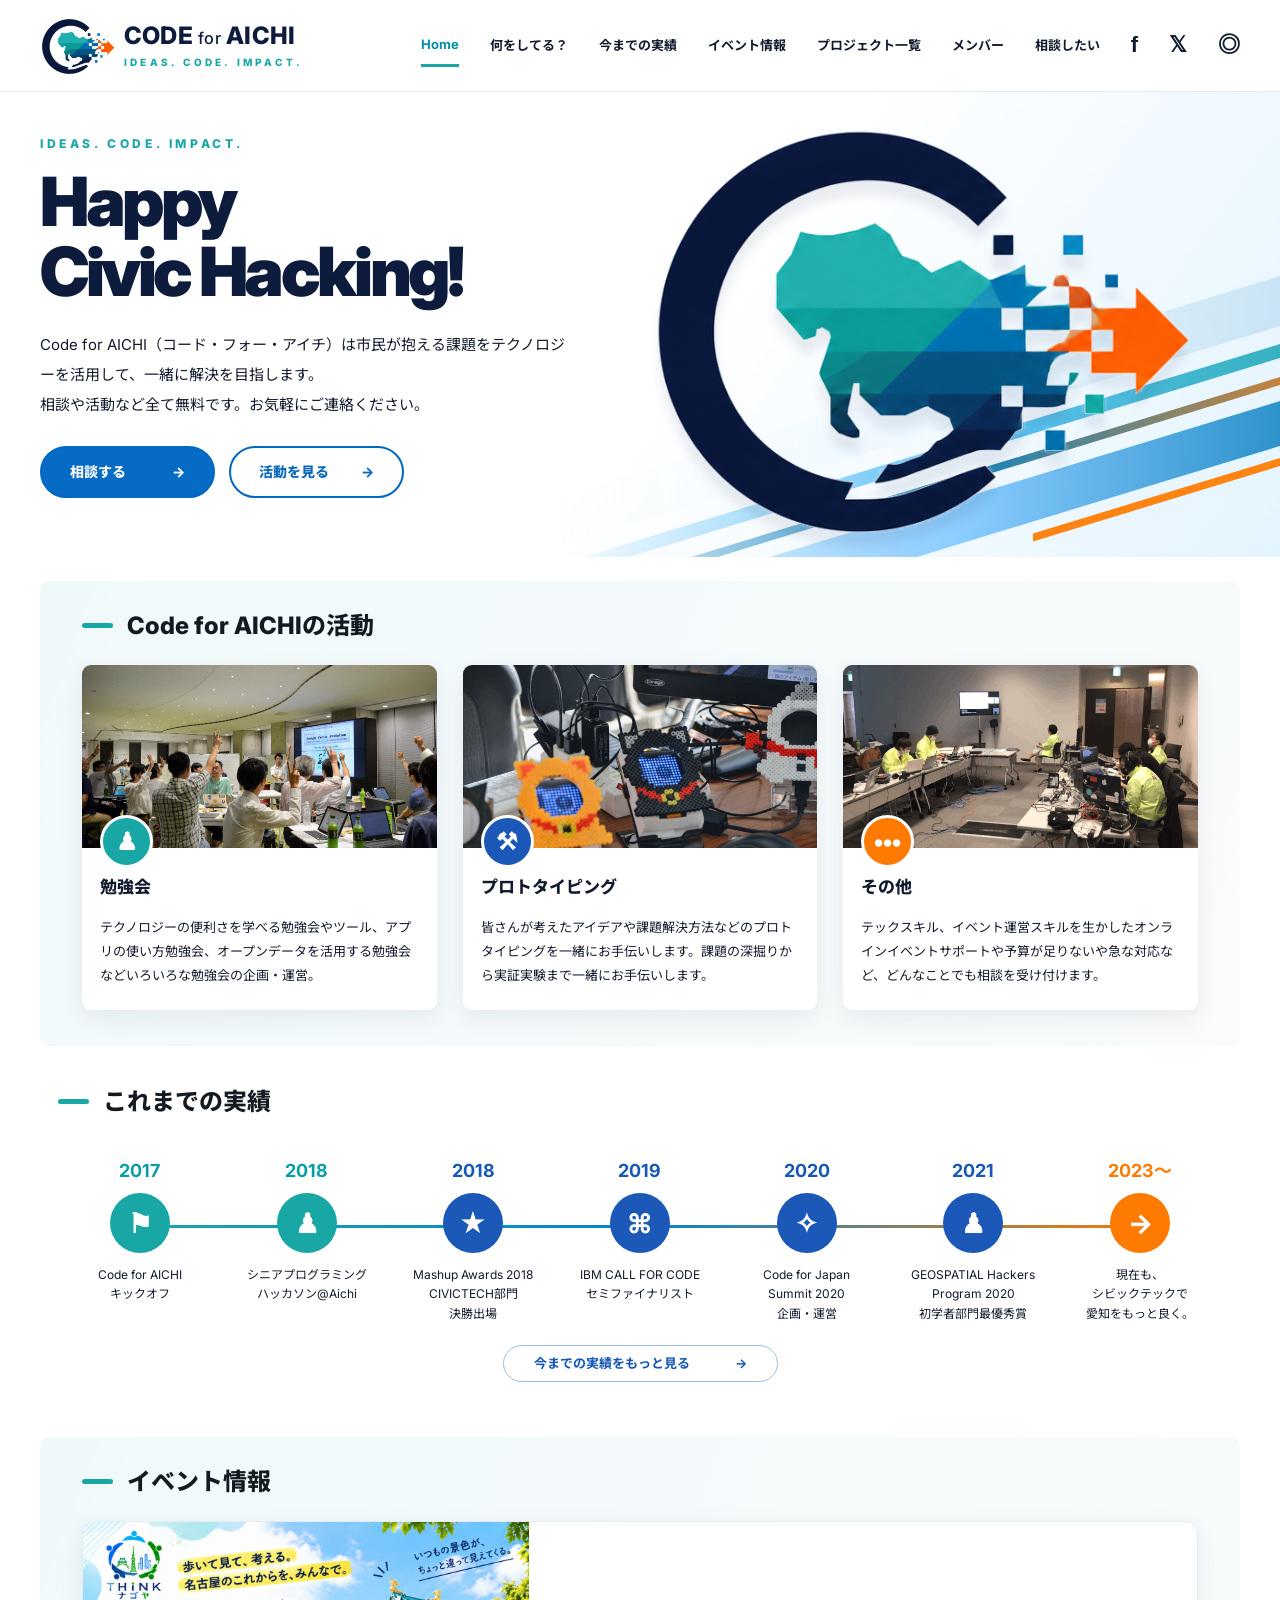
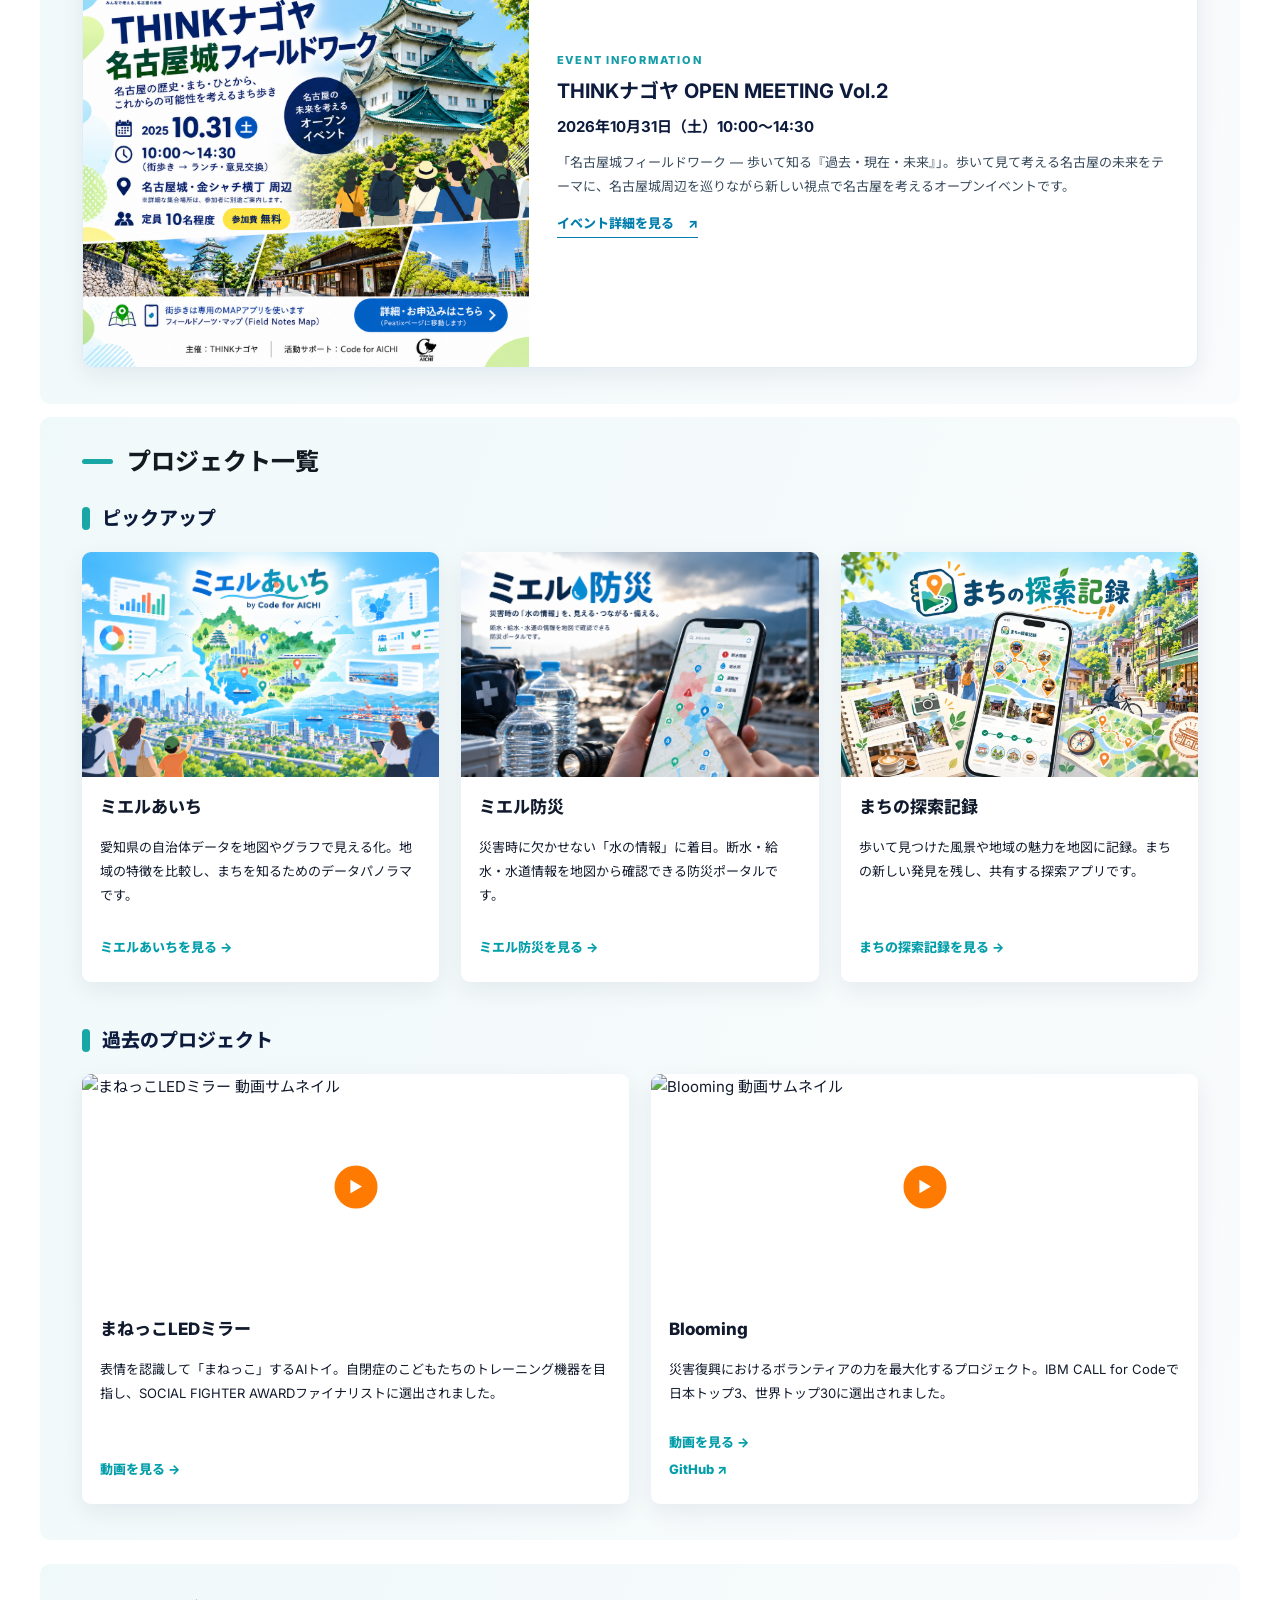
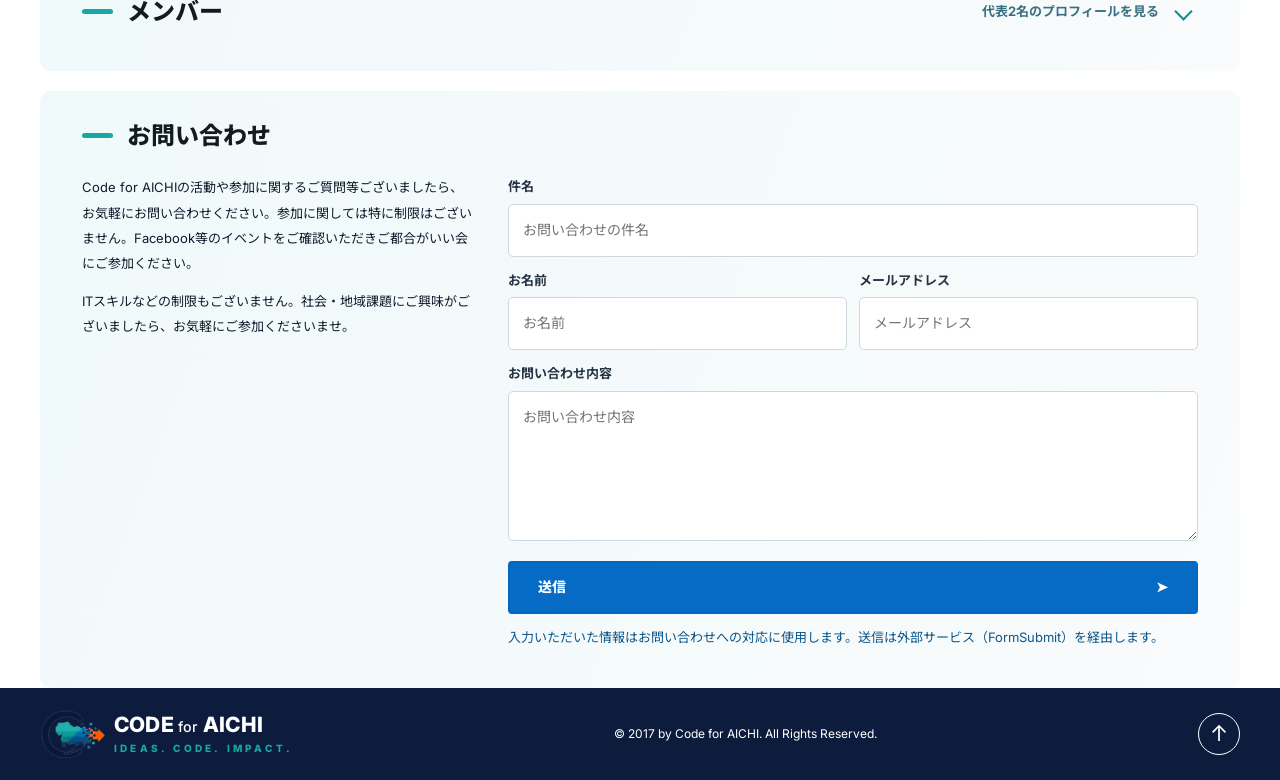
==== commit c547e4b6: "Add files via upload" ====
--- a/index.html
+++ b/index.html
@@ -59,7 +59,7 @@
 <li>2023.11.03　四日市市データ×アイデアソン開催</li>
 <li>2026.05.09　運動型デイサービスを知ろう！　超高齢社会の「リアル」に触れる視察ツアー開催</li>
 <li>2026.08.29　THINKナゴヤ OPEN MEETING Vol.1「10年後の名古屋を一緒に考えよう」サポート</li></ul></details></section>
-<section class="container panel events" id="events" aria-labelledby="events-heading"><h2 class="section-heading" id="events-heading">イベント情報</h2><div class="event-cards"><article class="event-card"><div class="event-card-thumb"><img alt="THINKナゴヤ OPEN MEETING Vol.2 名古屋城フィールドワークのイベントサムネイル" loading="lazy" src="assets/images/event-think-nagoya-open-meeting-vol2.png"/></div><div class="event-card-body"><p class="event-card-kicker">EVENT INFORMATION</p><h3>THINKナゴヤ OPEN MEETING Vol.2</h3><p class="event-card-date"><time datetime="2026-10-31">2026年10月31日（土）10:00〜14:30</time></p><p>「名古屋城フィールドワーク — 歩いて知る『過去・現在・未来』」。歩いて見て考える名古屋の未来をテーマに、名古屋城周辺を巡りながら新しい視点で名古屋を考えるオープンイベントです。</p><a class="event-card-link" href="https://think-nagoya-20261031.peatix.com" target="_blank" rel="noopener noreferrer">イベント詳細を見る <span aria-hidden="true">↗</span></a></div></article></div></section>
+<section class="container panel events" id="events" aria-labelledby="events-heading"><h2 class="section-heading" id="events-heading">イベント情報</h2><div class="event-cards"><article class="event-card"><div class="event-card-thumb"><img alt="THINKナゴヤ OPEN MEETING Vol.2 名古屋城フィールドワークのイベントサムネイル" loading="lazy" src="assets/images/think-nagoya-vol2-poster-20261030.png"/></div><div class="event-card-body"><p class="event-card-kicker">EVENT INFORMATION</p><h3>THINKナゴヤ OPEN MEETING Vol.2</h3><p class="event-card-date"><time datetime="2026-10-31">2026年10月31日（土）10:00〜14:30</time></p><p>「名古屋城フィールドワーク — 歩いて知る『過去・現在・未来』」。歩いて見て考える名古屋の未来をテーマに、名古屋城周辺を巡りながら新しい視点で名古屋を考えるオープンイベントです。</p><a class="event-card-link" href="https://think-nagoya-20261031.peatix.com" target="_blank" rel="noopener noreferrer">イベント詳細を見る <span aria-hidden="true">↗</span></a></div></article></div></section>
 <section class="container panel projects" id="projects">
 <h2 class="section-heading">プロジェクト一覧</h2>
 <div class="project-group"><h3 class="project-group-title">ピックアップ</h3><div class="cards project-cards pickup-grid"><article class="card project"><a aria-label="ミエルあいちを見る" class="card-image project-image" href="atlas/"><img alt="愛知県の市町村データを地図やグラフでわかりやすく可視化する「ミエルあいち」" decoding="async" loading="lazy" src="assets/images/project-mieru-aichi.png"/></a><div class="card-content"><h3>ミエルあいち</h3><p>愛知県の自治体データを地図やグラフで見える化。地域の特徴を比較し、まちを知るためのデータパノラマです。</p><a href="atlas/">ミエルあいちを見る →</a></div></article><article class="card project"><a aria-label="ミエル防災を見る" class="card-image project-image" href="https://code4aichi.org/mieru-bosai/" rel="noopener noreferrer" target="_blank"><img alt="ミエル防災 災害時の水・断水・給水に関する情報ポータル" decoding="async" loading="lazy" src="assets/images/project-mieru-bosai.png"/></a><div class="card-content"><h3>ミエル防災</h3><p>災害時に欠かせない「水の情報」に着目。断水・給水・水道情報を地図から確認できる防災ポータルです。</p><a href="https://code4aichi.org/mieru-bosai/" rel="noopener noreferrer" target="_blank">ミエル防災を見る →</a></div></article><article class="card project"><a aria-label="まちの探索記録を見る" class="card-image project-image" href="https://field-notes-map.code4aichi.workers.dev/" rel="noopener noreferrer" target="_blank"><img alt="まちの探索記録 まち歩きと発見を地図に記録するアプリ" decoding="async" loading="lazy" src="assets/images/project-field-notes.webp"/></a><div class="card-content"><h3>まちの探索記録</h3><p>歩いて見つけた風景や地域の魅力を地図に記録。まちの新しい発見を残し、共有する探索アプリです。</p><a href="https://field-notes-map.code4aichi.workers.dev/" rel="noopener noreferrer" target="_blank">まちの探索記録を見る →</a></div></article></div></div><div class="project-group"><h3 class="project-group-title">過去のプロジェクト</h3><div class="cards project-cards archive-grid"><article class="card project"><a aria-label="動画を見る" class="card-image video-thumbnail" href="https://www.youtube.com/watch?v=rl6p8J8VfkA" rel="noopener noreferrer" target="_blank"><img alt="まねっこLEDミラー 動画サムネイル" decoding="async" loading="lazy" src="https://img.youtube.com/vi/rl6p8J8VfkA/hqdefault.jpg"/><span aria-hidden="true" class="play">▶</span></a><div class="card-content"><h3>まねっこLEDミラー</h3><p>表情を認識して「まねっこ」するAIトイ。自閉症のこどもたちのトレーニング機器を目指し、SOCIAL FIGHTER AWARDファイナリストに選出されました。</p><a href="https://www.youtube.com/watch?v=rl6p8J8VfkA" rel="noopener noreferrer" target="_blank">動画を見る →</a></div></article><article class="card project"><a aria-label="動画を見る" class="card-image video-thumbnail" href="https://www.youtube.com/watch?v=uvUb-sqB35Y" rel="noopener noreferrer" target="_blank"><img alt="Blooming 動画サムネイル" decoding="async" loading="lazy" src="https://img.youtube.com/vi/uvUb-sqB35Y/hqdefault.jpg"/><span aria-hidden="true" class="play">▶</span></a><div class="card-content"><h3>Blooming</h3><p>災害復興におけるボランティアの力を最大化するプロジェクト。IBM CALL for Codeで日本トップ3、世界トップ30に選出されました。</p><a href="https://www.youtube.com/watch?v=uvUb-sqB35Y" rel="noopener noreferrer" target="_blank">動画を見る →</a><a href="https://github.com/Miura55/c4c_mainapp" rel="noopener noreferrer" target="_blank">GitHub ↗</a></div></article></div></div></section>
